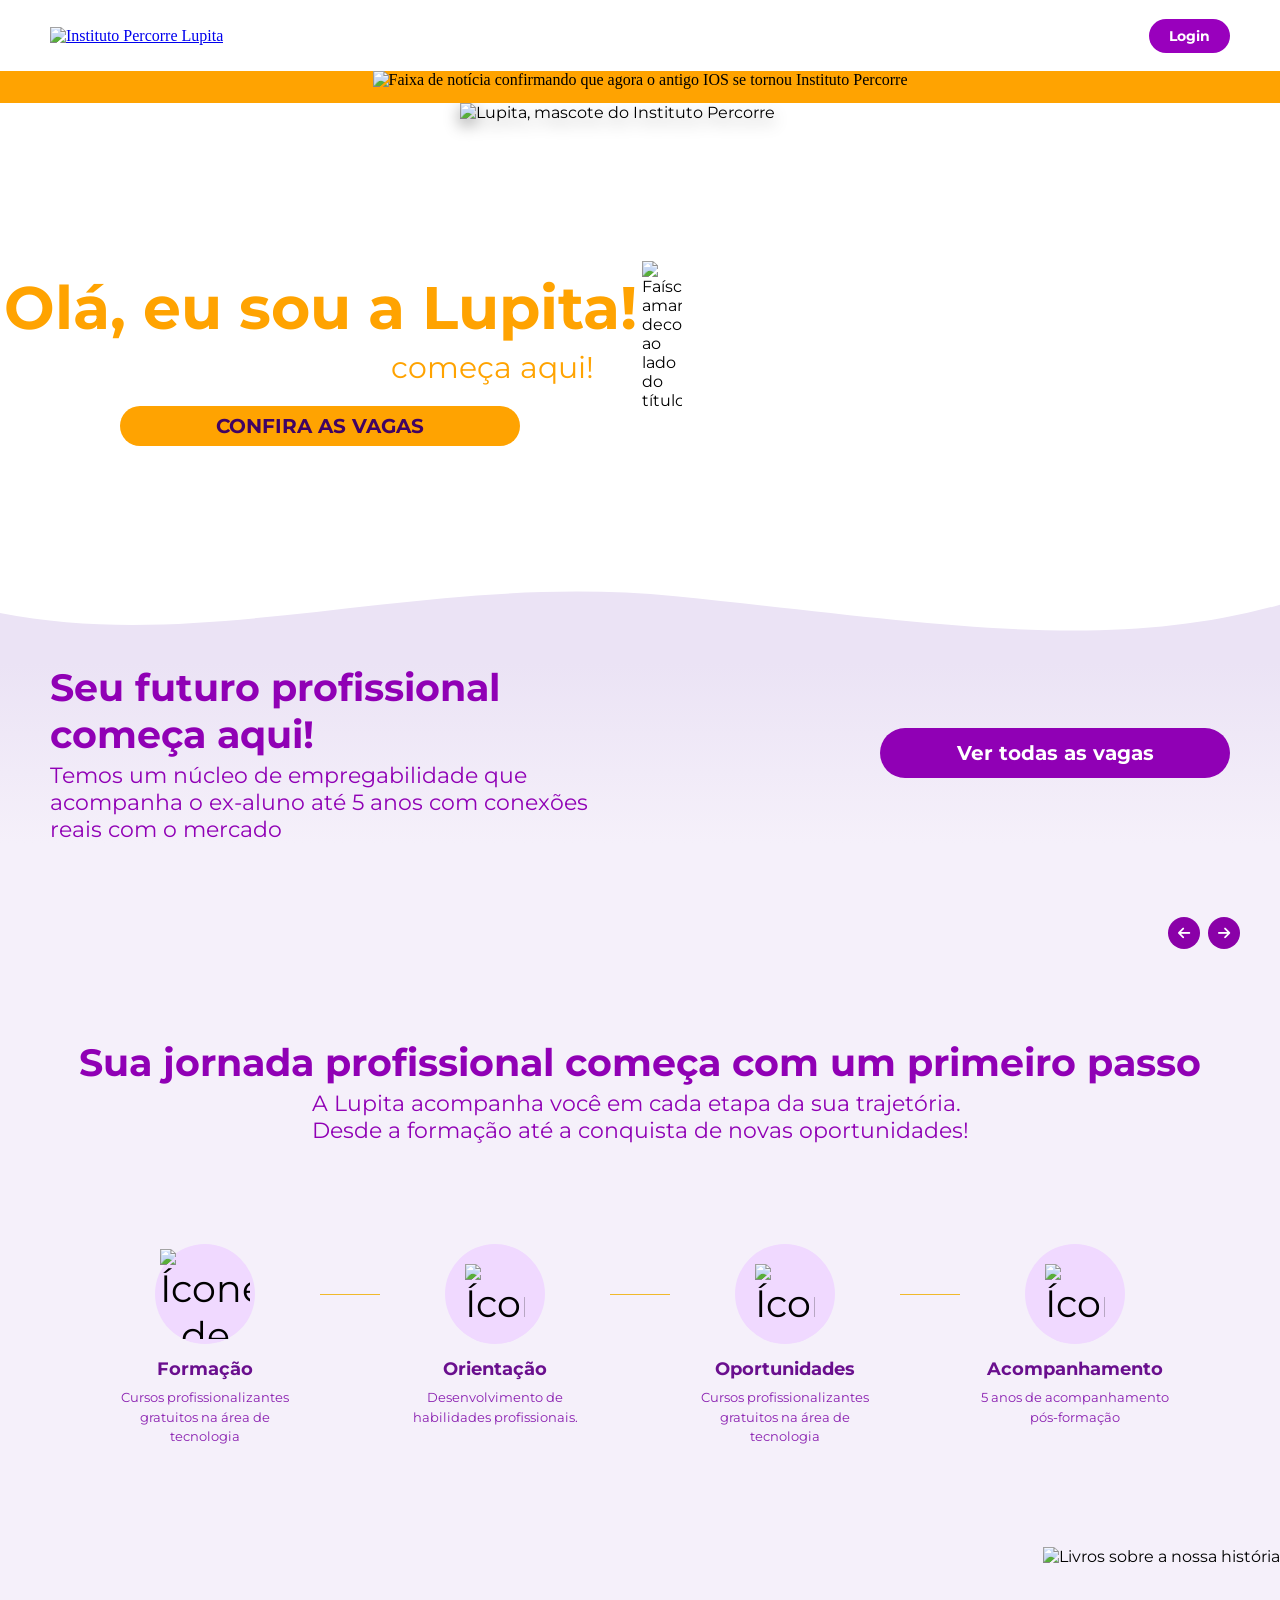
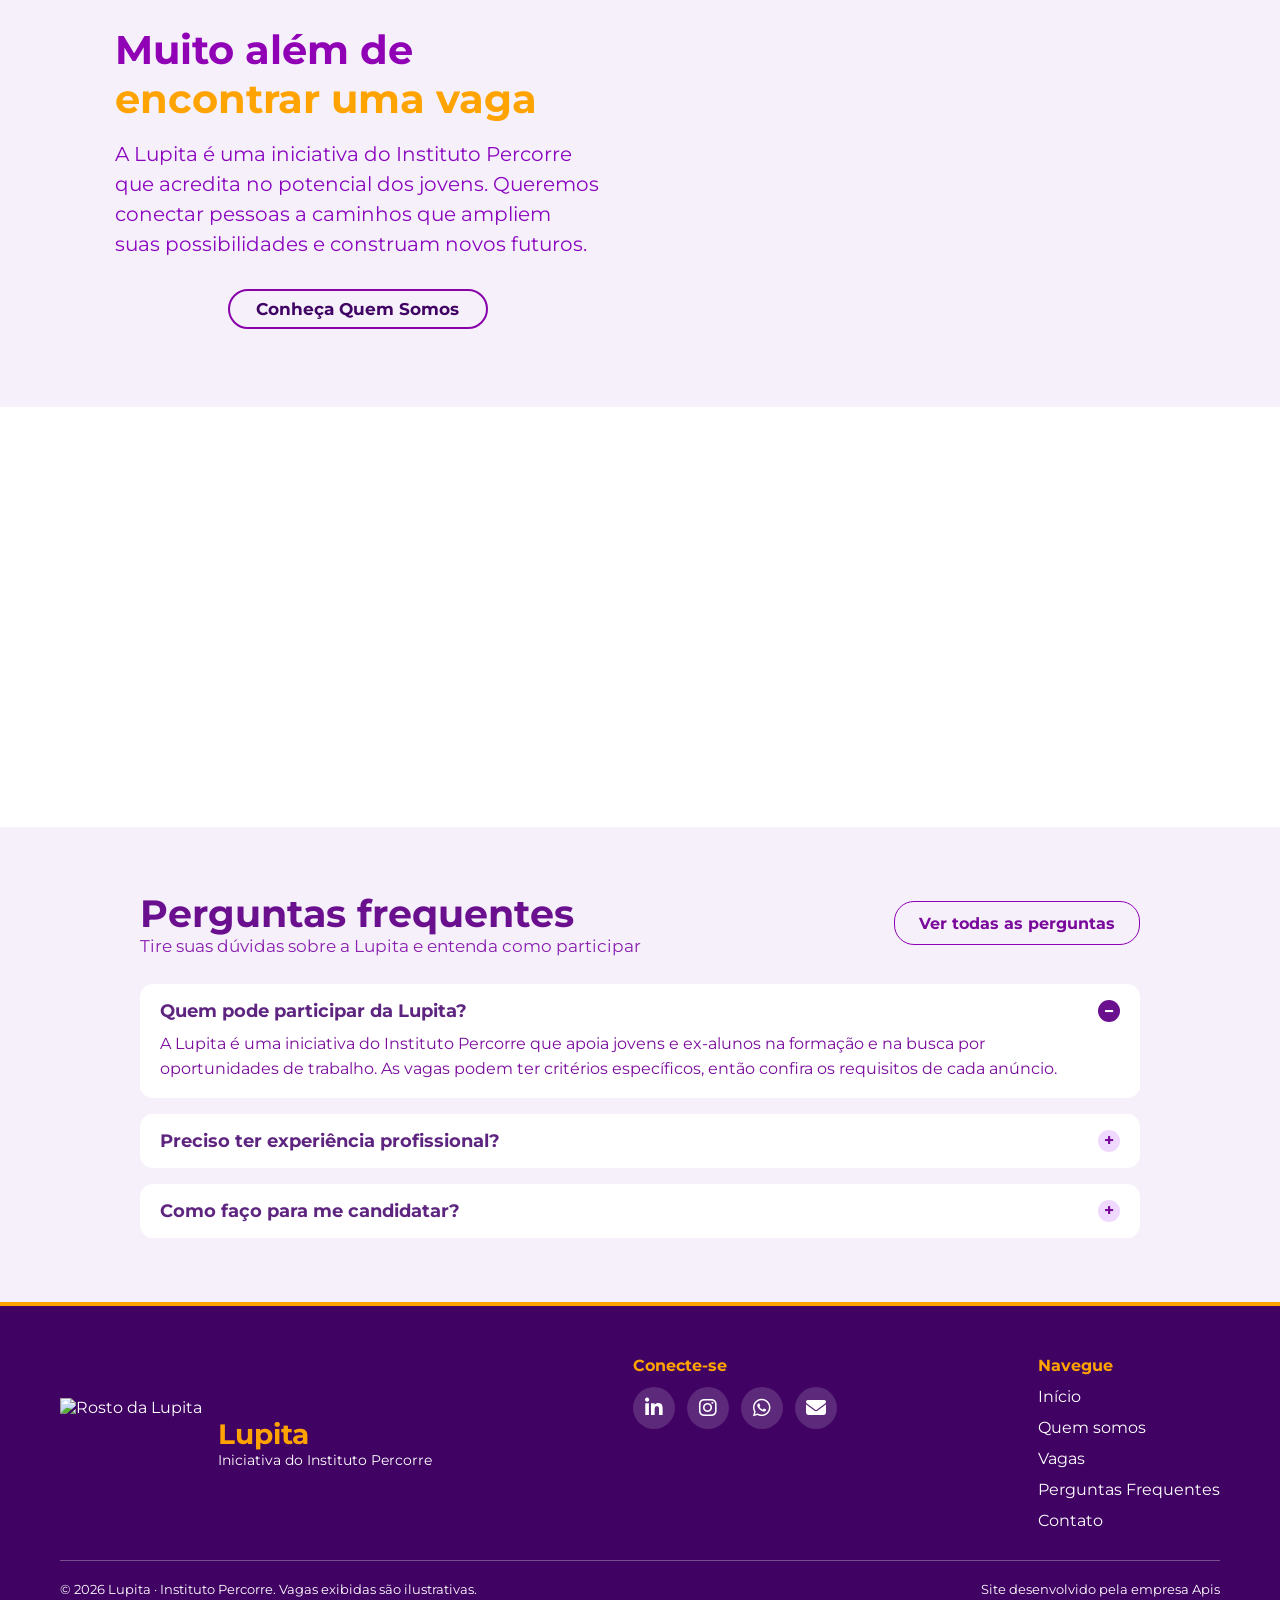
==== index.html @ 806d7263 "Página Quem Somos continuada, quase pronta, criados html e css sobre Contato e Perguntas Frequentes," ====
<!DOCTYPE html>
<html lang="pt-br">

<head>
    <meta charset="UTF-8">
    <meta name="viewport" content="width=device-width, initial-scale=1.0">
    <title>Lupita | Instituto Percorre</title>
    <link rel="stylesheet" href="CSS/main.css">
    <link rel="icon" href="./img/logo-lupita.png" type="image/x-icon">
    <!-- Linkagem com o site para os icons do footer -->
    <link rel="stylesheet" href="https://cdnjs.cloudflare.com/ajax/libs/font-awesome/6.5.1/css/all.min.css">
</head>

<body>
    <header class="header">

        <div class="logo">
            <a href="index.html"><img src="./img/logo-lupita.png" alt="Instituto Percorre Lupita"></a>
        </div>

        <nav class="nav">
            <div class="navbar-menu">
                <a href="./html/quem_somos.html">Quem somos</a>
                <a href="./html/vagas.html">Vagas</a>
                <a href="./html/perguntas.html">Perguntas Frequentes</a>
                <a href="./html/contato.html">Contato</a>
                <a href="./html/login.html" class="login"><b>Login</b></a>
            </div>
        </nav>
    </header>

    <div class="navbar-noticia">
        <img src="./img/noticia-ios-e-percorre.png"
            alt="Faixa de notícia confirmando que agora o antigo IOS se tornou Instituto Percorre">
    </div>

    <main class="main">
        <section class="inicio">
            <div class="inicio-left">
                <div class="inicio-texto">
                    <div class="titulo-box">
                        <h1 class="titulo">Olá, eu sou a Lupita!</h1>
                        <img class="exclamacao" src="./img/exclamacao-titulo.png" alt="Faíscas amarelas decorativas ao lado do título">
                    </div>
                    <h2 class="subtitulo">Seu futuro profissional <span class="destaque">começa aqui!</span></h2>
                    <a href="./html/vagas.html" class="btn-vagas"><b>CONFIRA AS VAGAS</b></a>
                </div>
            </div>

            <div class="inicio-right">
                <img class="logo-percorre" src="./img/lupita.png" alt="Lupita, mascote do Instituto Percorre">
            </div>
        </section>

        <!-- Onda de transição entre a seção roxa e a seção de vagas -->
        <div class="divisor-onda">
            <svg viewBox="0 0 1440 120" preserveAspectRatio="none" aria-hidden="true">
                <path d="M0,60 C240,110 480,10 760,40 C1040,70 1240,110 1440,50 L1440,120 L0,120 Z"></path>
            </svg>
        </div>

        <section class="main-vagas">
            <div class="main-vagas-left">
                <h2 class="titulo-vagas-main">Seu futuro profissional começa aqui!</h2>
                <h3 class="subtitulo-vagas-main">Temos um núcleo de empregabilidade que acompanha o ex-aluno até 5 anos
                    com conexões reais com o mercado</h3>
            </div>

            <div class="main-vagas-right">
                <a href="./html/vagas.html"><b>Ver todas as vagas</b></a>
            </div>
        </section>

        <!-- Cards de vagas -->
        <div class="vagas-carrossel">
            <!-- Os cards são gerados pelo JS (array "vagas" em js/main.js) -->
            <div class="vagas-track" id="vagasTrack" tabindex="0" aria-label="Lista de vagas"></div>

            <div class="vagas-controles">
                <div class="vagas-dots" id="vagasDots" aria-label="Páginas do carrossel"></div>
                <div class="vagas-setas">
                    <button type="button" class="vagas-seta" id="vagasPrev" aria-label="Vagas anteriores">
                        <i class="fa-solid fa-arrow-left" aria-hidden="true"></i>
                    </button>
                    <button type="button" class="vagas-seta" id="vagasNext" aria-label="Próximas vagas">
                        <i class="fa-solid fa-arrow-right" aria-hidden="true"></i>
                    </button>
                </div>
            </div>
        </div>


        <section class="main-jornada">
            <div class="center-jornada-main">
                <h2 class="titulo-jornada">Sua jornada profissional começa com um primeiro passo</h2>
                <h3 class="subtitulo-jornada">A Lupita acompanha você em cada etapa da sua trajetória. <br>
                    Desde a formação até a conquista de novas oportunidades!</h3>
            </div>

            <div class="etapas">
                <div class="etapa">
                    <div class="circulo"><img id="img-formacao" src="./img/formacao.png" alt="Ícone de formação"></div>
                    <h3>Formação</h3>
                    <p>Cursos profissionalizantes gratuitos na área de tecnologia</p>
                </div>
                <div class="linha"></div>

                <div class="etapa">
                    <div class="circulo"><img id="img-orientacao" src="./img/orientacao.png" alt="Ícone de orientação"></div>
                    <h3>Orientação</h3>
                    <p>Desenvolvimento de habilidades profissionais.</p>
                </div>
                <div class="linha"></div>

                <div class="etapa">
                    <div class="circulo"><img id="img-oportunidades" src="./img/oportunidades.png" alt="Ícone de oportunidades"></div>
                    <h3>Oportunidades</h3>
                    <p>Cursos profissionalizantes gratuitos na área de tecnologia</p>
                </div>
                <div class="linha"></div>

                <div class="etapa">
                    <div class="circulo"><img id="img-acompanhamentos" src="./img/acompanhamento.png" alt="Ícone de acompanhamento"></div>
                    <h3>Acompanhamento</h3>
                    <p id="texto-acompanhamento">5 anos de acompanhamento pós-formação</p>
                </div>
            </div>
        </section>

        <section class="inicio-historia">
            <div class="inicio-historia-left">
                <div class="inicio-historia-texto">
                    <h2 class="historia-titulo">
                        Muito além de
                        <br>
                        <span class="historia-titulo-destaque">encontrar uma vaga</span>
                    </h2>
                    <p class="historia-subtitulo">A Lupita é uma iniciativa do Instituto Percorre que acredita no potencial dos jovens. Queremos conectar pessoas a caminhos que ampliem suas possibilidades e construam novos futuros.</p>
                    <a href="./html/quem_somos.html" class="btn-historia"><b>Conheça Quem Somos</b></a>
                </div>
            </div>

            <div class="inicio-historia-right">
                <img id="img-historia" src="../img/main-historia.png" alt="Livros sobre a nossa história">
            </div>
        </section>

        <section class="inicio-contato">
            <h1>Entre em contato conosco</h1>
        </section>

        <section class="inicio-perguntas" aria-labelledby="titulo-perguntas">
            <div class="inicio-perguntas-top">
                <div class="inicio-perguntas-top-left">
                    <h2 id="titulo-perguntas">Perguntas frequentes</h2>
                    <p>Tire suas dúvidas sobre a Lupita e entenda como participar</p>
                </div>
                <div class="inicio-perguntas-top-right">
                    <a href="./html/perguntas.html" class="btn-perguntas"><b>Ver todas as perguntas</b></a>
                </div>
            </div>
            <div class="inicio-perguntas-bottom">
                <details class="pergunta-item" open>
                    <summary>Quem pode participar da Lupita?</summary>
                    <p>A Lupita é uma iniciativa do Instituto Percorre que apoia jovens e ex-alunos na formação e na busca por oportunidades de trabalho. As vagas podem ter critérios específicos, então confira os requisitos de cada anúncio.</p>
                </details>
                <details class="pergunta-item">
                    <summary>Preciso ter experiência profissional?</summary>
                    <p>Não necessariamente. Muitas vagas de Jovem Aprendiz são voltadas a quem está começando a carreira. Os requisitos variam de acordo com a oportunidade; confira as informações do anúncio antes de se candidatar.</p>
                </details>
                <details class="pergunta-item">
                    <summary>Como faço para me candidatar?</summary>
                    <p>Acesse a página de vagas, escolha uma oportunidade e leia com atenção os requisitos e as instruções do anúncio. Depois, siga as orientações indicadas para enviar sua candidatura.</p>
                </details>
            </div>
        </section>
    </main>

    <footer class="footer">
        <div class="footer-logo">
            <img src="./img/lupita-rosto.png" alt="Rosto da Lupita" class="footer-mascote">
            <div class="footer-text">
                <h2 class="titulo-footer">Lupita</h2>
                <h3 class="subtitulo-footer">Iniciativa do Instituto Percorre</h3>
            </div>
        </div>

        <div class="footer-contatos">
            <h3 class="subtitulo-conecte">Conecte-se</h3>
            <div class="footer-icones">
                <a href="https://www.linkedin.com/in/lupita-n%C3%BAcleo-de-oportunidades-5b4b7938a/" target="_blank"
                    rel="noopener" aria-label="LinkedIn"><i class="fa-brands fa-linkedin-in"></i></a>
                <a href="https://www.instagram.com/lupita.percorre/" target="_blank" rel="noopener"
                    aria-label="Instagram"><i class="fa-brands fa-instagram"></i></a>
                <a href="#" class="whatsapp" target="_blank" rel="noopener" aria-label="WhatsApp"><i
                        class="fa-brands fa-whatsapp"></i></a>
                <a href="mailto:lupita@percorre.org.br?subject=Contato%20pelo%20site%20da%20Lupita&body=Oi%2C%20Lupita!%20Quero%20come%C3%A7ar%20meu%20futuro%20profissional.%20Pode%20me%20ajudar%3F"
                    aria-label="E-mail"><i class="fa-solid fa-envelope"></i></a>
            </div>
        </div>

        <nav class="footer-nav" aria-label="Navegação do rodapé">
            <h3 class="subtitulo-navegue">Navegue</h3>
            <a href="./index.html">Início</a>
            <a href="./html/quem_somos.html">Quem somos</a>
            <a href="./html/vagas.html">Vagas</a>
            <a href="./html/perguntas.html">Perguntas Frequentes</a>
            <a href="./html/contato.html">Contato</a>
        </nav>

        <div class="footer-bottom">
            <p class="texto-direitos-reservados">© 2026 Lupita · Instituto Percorre. Vagas exibidas são ilustrativas.
            </p>
            <p class="site-desenvolvedor">Site desenvolvido pela empresa Apis</p>
        </div>
    </footer>

    <!-- Botão de Acessibilidade -->
    <script src="https://cdn.jsdelivr.net/npm/sienna-accessibility/dist/sienna-accessibility.umd.js" defer></script>

    <script src="./JS/main.js"></script>

</body>

</html>
---- CSS/main.css ----
@import url('https://fonts.googleapis.com/css2?family=Montserrat:ital,wght@0,100..900;1,100..900&display=swap');

* {
    margin: 0;
    padding: 0;
    box-sizing: border-box;
}

.header {
    width: 100%;
    min-height: 71px;
    box-sizing: border-box;
    background-image: url('../img/background-header.png');
    background-size: cover;
    display: flex;
    flex-wrap: wrap;
    align-items: center;
    justify-content: space-between;
    padding: 0 20px;
}

.logo {
    display: flex;
    align-items: center;
}

.logo img {
    height: 81px;
    width: auto;
    max-width: 100%;
    margin-top: -10px;
    margin-left: 30px;
}

.nav {
    display: flex;
    align-items: center;
    margin-left: auto;
    margin-right: 30px;
    min-width: 0;
}

.navbar-menu {
    font-family: "Montserrat", sans-serif;
    display: flex;
    flex-wrap: wrap;
    align-items: center;
    gap: 18px;
}

.navbar-menu a {
    color: white;
    text-decoration: none;
    font-size: 14px;
}

.navbar-menu a:hover {
    color: white;
    opacity: 0.7;
}

.navbar-menu .login {
    background-color: #9900bd;
    padding: 8px 20px;
    border-radius: 20px;
}

.navbar-noticia {
    width: 100%;
    height: 32px;
    background-color: #FFA301;
    text-align: center;
    overflow: hidden;
}

.navbar-noticia img {
    height: 100%;
    max-width: 100%;
    object-fit: contain;
    background-color: #FFA301;
}

@media (max-width: 900px) {
    .header {
        justify-content: center;
        padding: 10px 16px;
    }

    .logo img {
        margin-left: 0;
    }

    .nav {
        margin: 0;
        width: 100%;
        justify-content: center;
    }

    .navbar-menu {
        justify-content: center;
        gap: 12px 16px;
    }
}

.main {
    font-family: "Montserrat", sans-serif;
    background-color: white;
}

.inicio {
    display: flex;
    align-items: center;
    min-height: 560px;
    overflow: hidden;
    background-image: url('../img/background-main1.png');
    background-size: cover;
}

.inicio-left,
.inicio-right {
    width: 50%;
    height: 100%;
    display: flex;
    align-items: center;
    justify-content: center;
}

.inicio-left {
    padding-bottom: 50px;
}

.inicio-texto {
    display: flex;
    flex-direction: column;
    align-items: center;
}

.titulo-box {
    position: relative;
}

.exclamacao {
    position: absolute;
    top: -10px;
    right: -45px;
    width: 40px;
    height: auto;
}

.btn-vagas {
    width: 400px;
    height: 40px;
    background-color: #FFA301;
    color: #400363;
    display: flex;
    justify-content: center;
    align-items: center;
    text-decoration: none;
    border-radius: 20px;
    font-size: 20px;
}

.btn-vagas:hover {
    background-color: #e69500;
    color: #400363;
    opacity: 0.95;
}

.titulo {
    font-size: 60px;
    color: #FFA301;
    margin-bottom: 5px;
}

.subtitulo {
    font-size: 30px;
    font-weight: 400;
    color: white;
    margin-bottom: 20px;
}

.destaque {
    color: #FFA301;
}

.inicio-right {
    width: 50%;
    align-self: stretch;
    display: grid;
    place-items: end center;
}

.inicio-right img {
    grid-area: 1 / 1;
}

.logo-percorre {
    align-self: center;
    filter: drop-shadow(0 6px 8px rgba(0, 0, 0, 0.4));
    width: 1000px;
}

.divisor-onda {
    width: 100%;
    height: 100px;
    margin-top: -100px;
    position: relative;
    z-index: 2;
    line-height: 0;
}

.divisor-onda svg {
    width: 100%;
    height: 100%;
    display: block;
}

.divisor-onda path {
    fill: #ebe3f5;
}

.main-vagas {
    position: relative;
    z-index: 2;
    width: 100%;
    min-height: 20vh;
    background: linear-gradient(180deg, #ebe3f5 0%, #f5f0fa 100%);
    display: flex;
    justify-content: space-between;
    align-items: center;
}

.main-vagas-left {
    width: 50%;
    height: auto;
    display: flex;
    justify-content: center;
    align-items: start;
    flex-direction: column;
    padding-left: 50px;
}

.titulo-vagas-main {
    color: #9000b5;
    font-size: 38px;
    margin-bottom: 4px;
}

.subtitulo-vagas-main {
    color: #9000b5;
    font-size: 22px;
    font-weight: 400;
}

.main-vagas-right {
    width: 50%;
    padding-right: 50px;
    display: flex;
    justify-content: flex-end;
    align-items: center;
    text-align: center;
}

.main-vagas-right a {
    width: 350px;
    height: 50px;
    font-size: 20px;
    display: flex;
    align-items: center;
    justify-content: center;
    border-radius: 25px;
    background-color: #9000b5;
    color: white;
    text-decoration: none;
}

.main-vagas-right a:hover {
    background-color: #760096;
    opacity: 0.9;
}

.vagas-carrossel {
    margin: 0 auto;
    padding: 30px 40px 40px;
    background-color: #f5f0fa;
}

.vagas-track {
    display: flex;
    gap: 24px;
    padding: 10px 4px 26px;
    overflow-x: auto;
    scroll-snap-type: x mandatory;
    scroll-padding-left: 4px;
    scrollbar-width: none;
    -webkit-overflow-scrolling: touch;
}

.vagas-track::-webkit-scrollbar {
    display: none;
}

.vagas-track:focus-visible {
    outline: 3px solid #FFA301;
    outline-offset: 4px;
    border-radius: 20px;
}

.vaga-card {
    height: 550px;
    flex: 0 0 calc((100% - 48px) / 3);
    scroll-snap-align: start;
    display: flex;
    flex-direction: column;
    gap: 14px;
    padding: 16px 16px 20px;
    background-color: #fff;
    border-radius: 26px;
    box-shadow: 0 6px 18px rgba(64, 3, 99, 0.18);
    color: #400363;
}

.vaga-titulo {
    text-align: center;
    font-size: 16px;
    font-weight: 700;
}

.vaga-foto {
    position: relative;
    height: 180px;
    border-radius: 14px;
    background-color: #9000b5;
    background-image: url(https://imgs.search.brave.com/hIg7-u4afNpvLVRA9xsojAwBZH01FSGzo4GsyyEo2ew/rs:fit:860:0:0:0/g:ce/aHR0cHM6Ly91bml2/ZXJzb2x1ZGljby5j/b20uYnIvd3AtY29u/dGVudC91cGxvYWRz/LzIwMjAvMDcvQ0VO/VFJPLUhJU1RPUklD/Ty1ERS1TQU8tUEFV/TE8uanBn), linear-gradient(135deg, #9000b5 0%, #400363 100%);
    background-size: cover;
    background-position: center;
}

.vaga-estado {
    position: absolute;
    top: 8px;
    left: 8px;
    padding: 2px 9px;
    border-radius: 6px;
    background-color: #FFA301;
    color: #400363;
    font-size: 11px;
    font-weight: 700;
}

.vaga-tags {
    position: absolute;
    left: 8px;
    bottom: 8px;
    display: flex;
    gap: 6px;
}

.vaga-tag {
    padding: 2px 9px;
    border-radius: 6px;
    background-color: #fff;
    color: #400363;
    font-size: 10px;
    font-weight: 600;
}

.vaga-tag.area {
    background-color: #FFA301;
}

.vaga-info {
    list-style: none;
    display: flex;
    flex-direction: column;
    gap: 10px;
    font-size: 13px;
    color: #7a0a9c;
}

.vaga-info li {
    display: flex;
    align-items: flex-start;
    gap: 10px;
}

.vaga-info i {
    flex: 0 0 18px;
    margin-top: 2px;
    text-align: center;
    font-size: 16px;
    color: #9000b5;
}

.vaga-info .destaque {
    font-weight: 700;
}

.vaga-info .salario {
    font-weight: 700;
    color: #400363;
}

.vaga-botao {
    margin-top: auto;
    height: 38px;
    display: flex;
    justify-content: center;
    align-items: center;
    border-radius: 20px;
    background-color: #8a00a8;
    color: #fff;
    font-size: 17px;
    font-weight: 700;
    text-decoration: none;
}

.vaga-botao:hover {
    background-color: #6b0085;
}

.vagas-controles {
    display: grid;
    grid-template-columns: 1fr auto 1fr;
    align-items: center;
    margin-top: 8px;
}

.vagas-dots {
    grid-column: 2;
    display: flex;
    gap: 8px;
}

.vagas-dot {
    width: 7px;
    height: 7px;
    padding: 0;
    border: none;
    border-radius: 50%;
    background-color: #d8a8e6;
    cursor: pointer;
    transition: width 0.25s, background-color 0.25s;
}

.vagas-dot.ativo {
    width: 24px;
    border-radius: 6px;
    background-color: #8a00a8;
}

.vagas-setas {
    grid-column: 3;
    justify-self: end;
    display: flex;
    gap: 8px;
}

.vagas-seta {
    width: 32px;
    height: 32px;
    display: flex;
    align-items: center;
    justify-content: center;
    border: none;
    border-radius: 50%;
    background-color: #8a00a8;
    color: #fff;
    font-size: 14px;
    cursor: pointer;
}

.vagas-seta:hover:not(:disabled) {
    background-color: #6b0085;
}

.vagas-seta:disabled {
    background-color: #c46ad9;
    opacity: 0.7;
    cursor: default;
}

.vagas-seta:focus-visible,
.vagas-dot:focus-visible {
    outline: 3px solid #FFA301;
    outline-offset: 2px;
}

.main-jornada {
    position: relative;
    z-index: 2;
    width: 100%;
    min-height: 50vh;
    background-color: #f5f0fa;
    justify-content: space-between;
    align-items: start;
    padding-top: 50px;
}

.center-jornada-main {
    width: 100%;
    height: auto;
    display: flex;
    justify-content: center;
    align-items: center;
    flex-direction: column;
}

#img-orientacao {
    width: 60%;
    height: 60%;
}

#img-oportunidades {
    width: 60%;
    height: 60%;
}

#img-acompanhamentos {
    width: 60%;
    height: 60%;
}

.titulo-jornada {
    color: #9000b5;
    font-size: 38px;
    margin-bottom: 4px;
}

.subtitulo-jornada {
    color: #9000b5;
    font-size: 22px;
    font-weight: 400;
}

.etapas {
    display: flex;
    flex-wrap: wrap;
    align-items: flex-start;
    justify-content: center;
    gap: 20px;
    max-width: 100%;
    padding: 100px 16px;
    box-sizing: border-box;
    font-family: 'Montserrat', sans-serif;
}

.etapa {
    flex: 1 1 160px;
    max-width: 190px;
    text-align: center;
}

.circulo {
    width: 100px;
    height: 100px;
    margin: 0 auto 14px;
    border-radius: 50%;
    background: #f0d9ff;
    display: flex;
    align-items: center;
    justify-content: center;
    font-size: 38px;
}

.etapa h3 {
    margin: 0 0 8px;
    font-size: 18px;
    color: #6a0f8e;
}

.etapa p {
    margin: 0;
    font-size: 13px;
    line-height: 1.5;
    color: #8a1fb0;
}

.linha {
    flex: 0 0 60px;
    height: 1px;
    margin-top: 50px;
    background: #f0b92b;
}

#img-formacao {
    width: 90%;
    height: 90%;
}

@media (max-width: 1150px) {
    .linha {
        display: none;
    }
}

.inicio-historia {
    width: 100%;
    min-height: 460px;
    display: flex;
    align-items: center;
    justify-content: center;
    flex-direction: row;
    flex-wrap: wrap;
    background-color: #f5f0fa;
}

.inicio-historia-left,
.inicio-historia-right {
    width: 50%;
    box-sizing: border-box;
    display: flex;
}

.inicio-historia-left {
    align-items: center;
    justify-content: flex-start;
    padding: 40px 40px 40px clamp(20px, 9vw, 170px);
}

.inicio-historia-right {
    justify-content: flex-end;
    align-items: center;
}

.inicio-historia-texto {
    width: 100%;
    max-width: 680px;
    min-width: 0;
    box-sizing: border-box;
    display: flex;
    flex-direction: column;
    align-items: flex-start;
    overflow-wrap: break-word;
}

.historia-titulo {
    font-size: 40px;
    color: #9000b5;
    margin-bottom: 16px;
}

.historia-titulo-destaque {
    color: #FFA301;
}

.historia-subtitulo {
    font-size: 20px;
    line-height: 1.5;
    color: #8b05bf;
    margin-bottom: 30px;
}

.btn-historia {
    align-self: center;
    width: 260px;
    height: 40px;
    background-color: #f5f0fa;
    border: 2px solid #8901a9;
    color: #400363;
    display: flex;
    justify-content: center;
    align-items: center;
    text-decoration: none;
    border-radius: 20px;
    font-size: 17px;
}

.btn-historia:hover {
    background: whitesmoke;
    color: #400363;
    opacity: 0.7;
    transition: 0.5s;
}

#img-historia {
    height: 460px;
    width: auto;
    max-width: 100%;
    object-fit: contain;
    object-position: right center;
}

/* telas estreitas / zoom alto: empilha as colunas */
@media (max-width: 900px) {
    .inicio-historia-left,
    .inicio-historia-right {
        width: 100%;
    }

    .inicio-historia-left {
        padding: 40px 20px;
    }

    .inicio-historia-right {
        justify-content: center;
        padding: 0 20px 40px;
    }

    #img-historia {
        height: auto;
        max-height: 360px;
    }

    .historia-titulo {
        font-size: 30px;
    }
}

/* INICIO CONTATO */

.inicio-contato {
    background-image: url(/img/background-main2.png);
    background-size: cover;
    background-position: center;
    width: 100%;
    min-height: 420px;
    position: relative;
    display: flex;
    align-items: center;
    justify-content: center;
    flex-direction: row;
    flex-wrap: wrap;
    color: white;
}

/* INICIO PERGUNTA */

.inicio-perguntas {
    background-color: #f5f0fa;
    width: 100%;
    min-height: 420px;
    display: flex;
    align-items: center;
    flex-direction: column;
    gap: 28px;
    padding: 64px clamp(24px, 4.7vw, 72px);
}

.inicio-perguntas-top {
    width: 100%;
    max-width: 1000px;
    margin: 0 auto;
    display: flex;
    align-items: center;
    justify-content: space-between;
    gap: 24px;
}

.inicio-perguntas-top-left h2 {
    color: #6a0f8e;
    font-size: 38px;
    line-height: 1.2;
}

.inicio-perguntas-top-left p {
    color: #8a1fb0;
    font-size: 17px;
}

.btn-perguntas {
    background-color: #f5f0fa;
    min-height: 44px;
    padding: 10px 24px;
    display: inline-flex;
    align-items: center;
    justify-content: center;
    border: 1px solid #9000b5;
    border-radius: 20px;
    color: #7a0a9c;
    font-size: 16px;
    text-decoration: none;
    white-space: nowrap;
}

.btn-perguntas:hover {
    background: whitesmoke;
    color: #400363;
    opacity: 0.7;
    transition: 0.5s;
}

.btn-perguntas:focus-visible,
.pergunta-item summary:focus-visible {
    outline: 3px solid #FFA301;
    outline-offset: 3px;
}

.inicio-perguntas-bottom {
    width: 100%;
    max-width: 1000px;
    margin: 0 auto;
    display: flex;
    flex-direction: column;
    gap: 16px;
}

.pergunta-item {
    padding: 16px 20px;
    border-radius: 13px;
    background-color: white;
    color: #5e2580;
}

.pergunta-item summary {
    position: relative;
    padding-right: 36px;
    font-size: 18px;
    font-weight: 700;
    list-style: none;
    cursor: pointer;
}

.pergunta-item summary::-webkit-details-marker {
    display: none;
}

.pergunta-item summary::after {
    content: "+";
    position: absolute;
    top: 50%;
    right: 0;
    width: 22px;
    height: 22px;
    display: grid;
    place-items: center;
    transform: translateY(-50%);
    border-radius: 50%;
    background-color: #f0d9ff;
    color: #7a0a9c;
    font-size: 17px;
    line-height: 1;
}

.pergunta-item[open] summary::after {
    content: "\2212";
    background-color: #6a0f8e;
    color: white;
}

.pergunta-item p {
    margin-top: 10px;
    padding-right: 30px;
    color: #7a0a9c;
    font-size: 16px;
    line-height: 1.55;
}

@media (max-width: 640px) {
    .inicio-perguntas {
        padding: 44px 24px;
    }

    .inicio-perguntas-top {
        align-items: flex-start;
        flex-direction: column;
        gap: 18px;
    }

    .inicio-perguntas-top-left h2 {
        font-size: 30px;
    }

    .inicio-perguntas-top-left p {
        font-size: 15px;
    }

    .inicio-perguntas-bottom {
        width: 100%;
    }

    .pergunta-item {
        padding: 15px 16px;
    }

    .pergunta-item summary {
        font-size: 17px;
    }

    .pergunta-item p {
        font-size: 15px;
    }
}

/* FOOTER */

.footer {
    display: flex;
    justify-content: space-between;
    flex-wrap: wrap;
    gap: 30px 40px;
    padding: 50px 60px 0;
    background-color: #400363;
    background-image: url('../img/background-footer.png');
    background-size: cover;
    background-position: center;
    border-top: 4px solid #FFA301;
    color: white;
    font-family: "Montserrat", sans-serif;
}

.footer-logo {
    display: flex;
    align-items: center;
    gap: 16px;
}

.footer-mascote {
    height: 90px;
    width: auto;
}

.titulo-footer {
    font-size: 28px;
    color: #FFA301;
}

.subtitulo-footer {
    font-size: 14px;
    font-weight: 400;
}

.footer-nav,
.footer-contatos {
    display: flex;
    flex-direction: column;
    gap: 12px;
}

.subtitulo-navegue,
.subtitulo-conecte {
    font-size: 16px;
    color: #FFA301;
}

.footer-nav a {
    color: white;
    text-decoration: none;
}

.footer-nav a:hover {
    color: #FFA301;
}

.footer-icones {
    display: flex;
    gap: 12px;
}

.footer-icones a {
    width: 42px;
    height: 42px;
    display: flex;
    align-items: center;
    justify-content: center;
    border-radius: 50%;
    background-color: rgba(255, 255, 255, 0.15);
    color: white;
    font-size: 20px;
    text-decoration: none;
}

.footer-icones a:hover {
    background-color: #FFA301;
    color: #400363;
}

.footer-bottom {
    width: 100%;
    display: flex;
    justify-content: space-between;
    flex-wrap: wrap;
    gap: 8px;
    padding: 20px 0;
    border-top: 1px solid rgba(255, 255, 255, 0.3);
    font-size: 13px;
}

body .asw-menu-btn {
    background-color: #9900bd !important;
    border-color: #ffffff !important;
    outline-color: #400363 !important;
    color: white !important;
    left: auto !important;
    right: 20px !important;
}

body .asw-menu-header {
    background-color: #400363 !important;
    color: white !important;
}

body .asw-menu-btn,
body .asw-menu-header,
body .asw-menu-content {
    font-family: "Montserrat", sans-serif !important;
}

@media (max-width: 850px) {
    .inicio {
        min-height: 0;
        flex-direction: column;
        padding: 44px 20px 0;
    }

    .inicio-left,
    .inicio-right {
        width: 100%;
        height: auto;
    }

    .inicio-left {
        padding: 0;
    }

    .inicio-texto {
        width: 100%;
    }

    .titulo {
        font-size: clamp(38px, 8vw, 56px);
    }

    .subtitulo {
        font-size: clamp(18px, 4vw, 24px);
    }

    .btn-vagas {
        width: min(100%, 400px);
    }

    .inicio-right {
        min-height: 300px;
        align-self: auto;
    }

    .logo-percorre {
        width: min(100%, 560px);
    }

    .main-vagas {
        flex-direction: column;
        align-items: stretch;
        gap: 24px;
        padding: 32px 24px;
    }

    .main-vagas-left,
    .main-vagas-right {
        width: 100%;
        padding: 0;
    }

    .main-vagas-right {
        justify-content: flex-start;
    }

    .main-vagas-right a {
        width: min(100%, 350px);
    }

    .titulo-vagas-main,
    .titulo-jornada {
        font-size: clamp(28px, 5vw, 38px);
    }

    .subtitulo-vagas-main,
    .subtitulo-jornada {
        font-size: clamp(17px, 3vw, 22px);
    }

    .vagas-carrossel {
        padding: 24px 20px 32px;
    }

    .vaga-card {
        flex-basis: calc((100% - 24px) / 2);
        height: auto;
        min-height: 520px;
    }

    .main-jornada {
        padding: 36px 20px 0;
    }

    .center-jornada-main {
        text-align: center;
    }

    .etapas {
        padding: 56px 8px;
    }

    .inicio-contato {
        min-height: 320px;
        padding: 40px 20px;
        text-align: center;
    }

    .inicio-contato h1 {
        font-size: clamp(28px, 6vw, 42px);
    }

    .footer {
        padding: 40px 24px 0;
    }
}

@media (max-width: 600px) {
    .header {
        justify-content: center;
        gap: 4px 12px;
        padding: 8px 12px;
    }

    .logo img {
        height: 64px;
        margin: 0;
    }

    .nav {
        width: 100%;
        justify-content: center;
        margin: 0;
    }

    .navbar-menu {
        justify-content: center;
        gap: 10px 14px;
    }

    .navbar-menu a {
        font-size: 13px;
    }

    .navbar-menu .login {
        padding: 7px 16px;
    }

    .navbar-noticia {
        height: auto;
        min-height: 24px;
    }

    .navbar-noticia img {
        width: 100%;
        height: auto;
        display: block;
    }

    .inicio {
        padding: 36px 20px 0;
    }

    .titulo {
        font-size: clamp(34px, 10vw, 46px);
    }

    .exclamacao {
        width: 28px;
        right: -25px;
    }

    .inicio-right {
        min-height: 230px;
    }

    .divisor-onda {
        height: 60px;
        margin-top: -60px;
    }

    .main-vagas {
        padding: 28px 20px;
    }

    .vagas-carrossel {
        padding: 20px 16px 28px;
    }

    .vaga-card {
        flex-basis: 88%;
        min-height: 500px;
    }

    .etapas {
        gap: 28px 12px;
        padding: 40px 8px;
    }

    .etapa {
        flex-basis: 130px;
    }

    .circulo {
        width: 80px;
        height: 80px;
        font-size: 30px;
    }

    .inicio-historia-left {
        padding: 36px 20px;
    }

    .historia-titulo {
        font-size: clamp(28px, 8vw, 36px);
    }

    .historia-subtitulo {
        font-size: 17px;
    }

    .inicio-historia-right {
        padding: 0 20px 32px;
    }

    #img-historia {
        max-height: 280px;
    }

    .footer {
        justify-content: center;
        gap: 28px 32px;
        padding: 36px 20px 0;
        text-align: center;
    }

    .footer-logo {
        width: 100%;
        justify-content: center;
    }

    .footer-contatos,
    .footer-nav {
        align-items: center;
    }

    .footer-bottom {
        justify-content: center;
        text-align: center;
    }
}
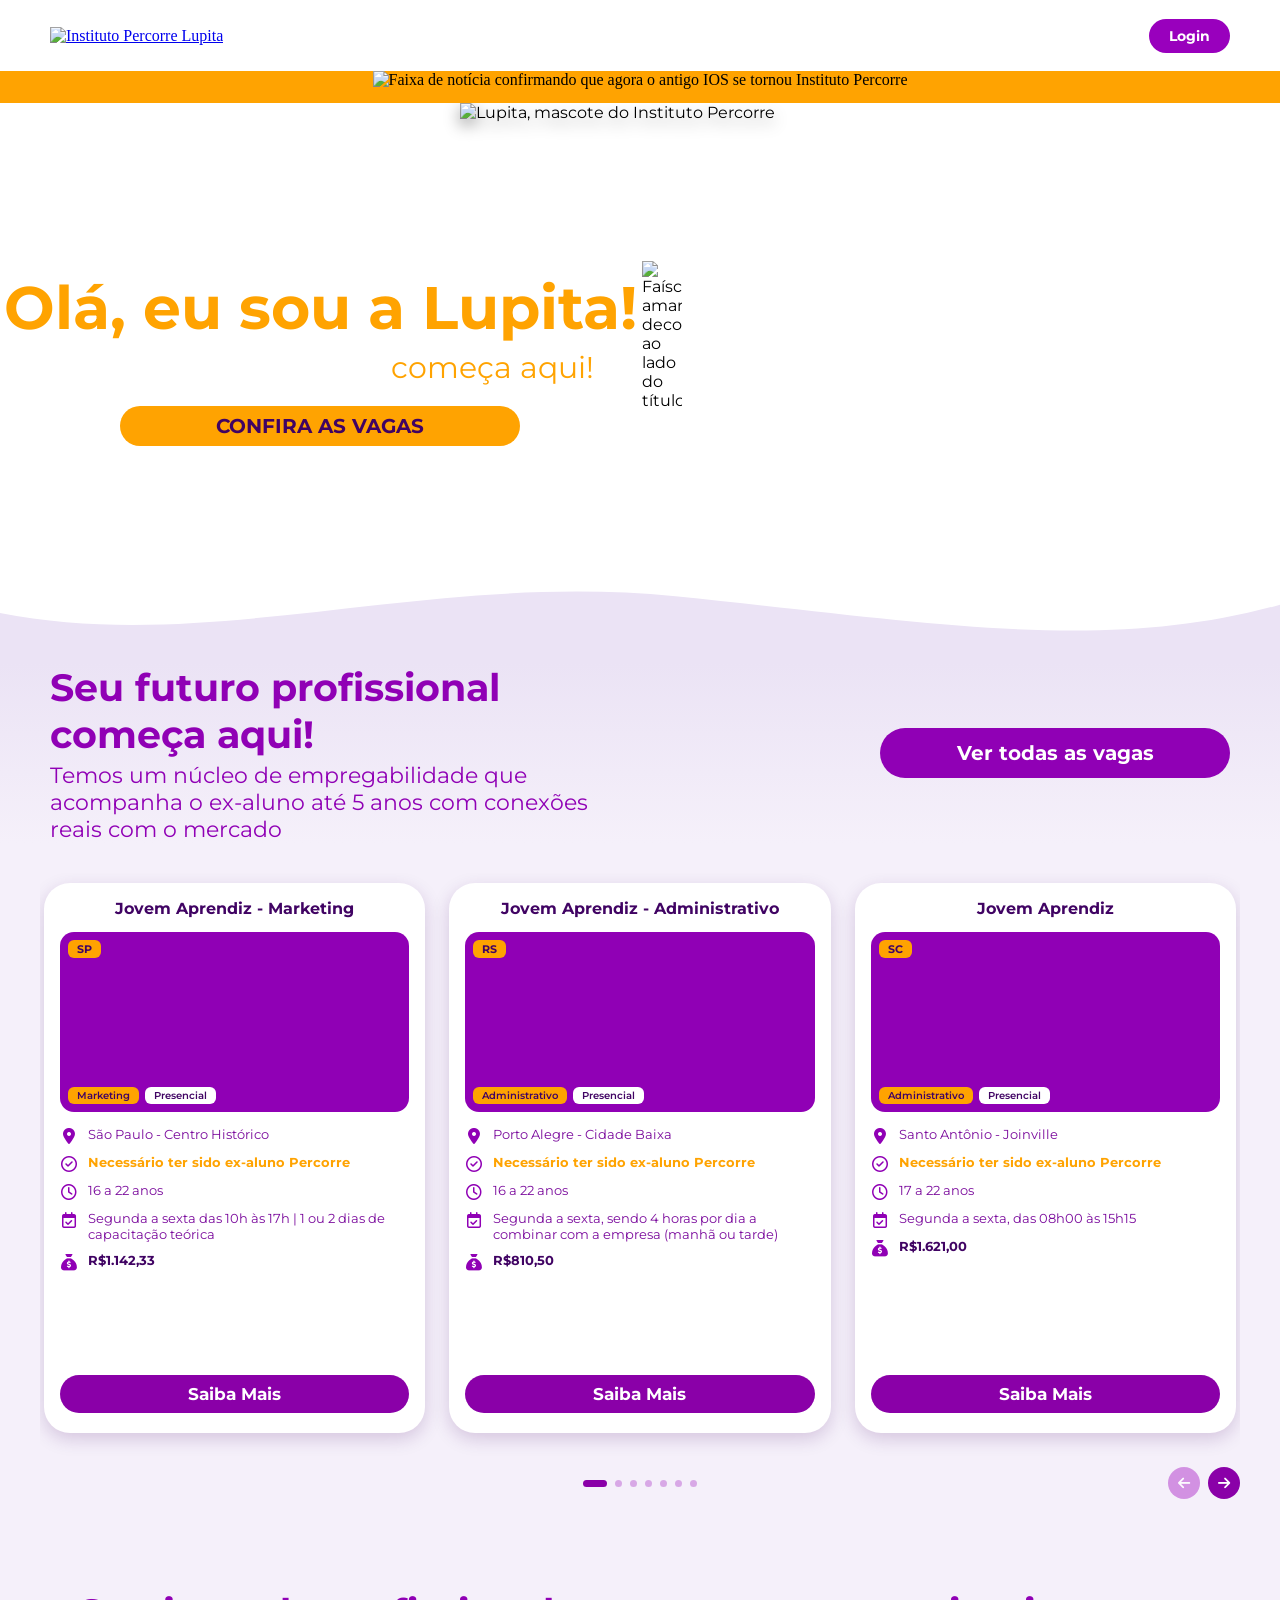
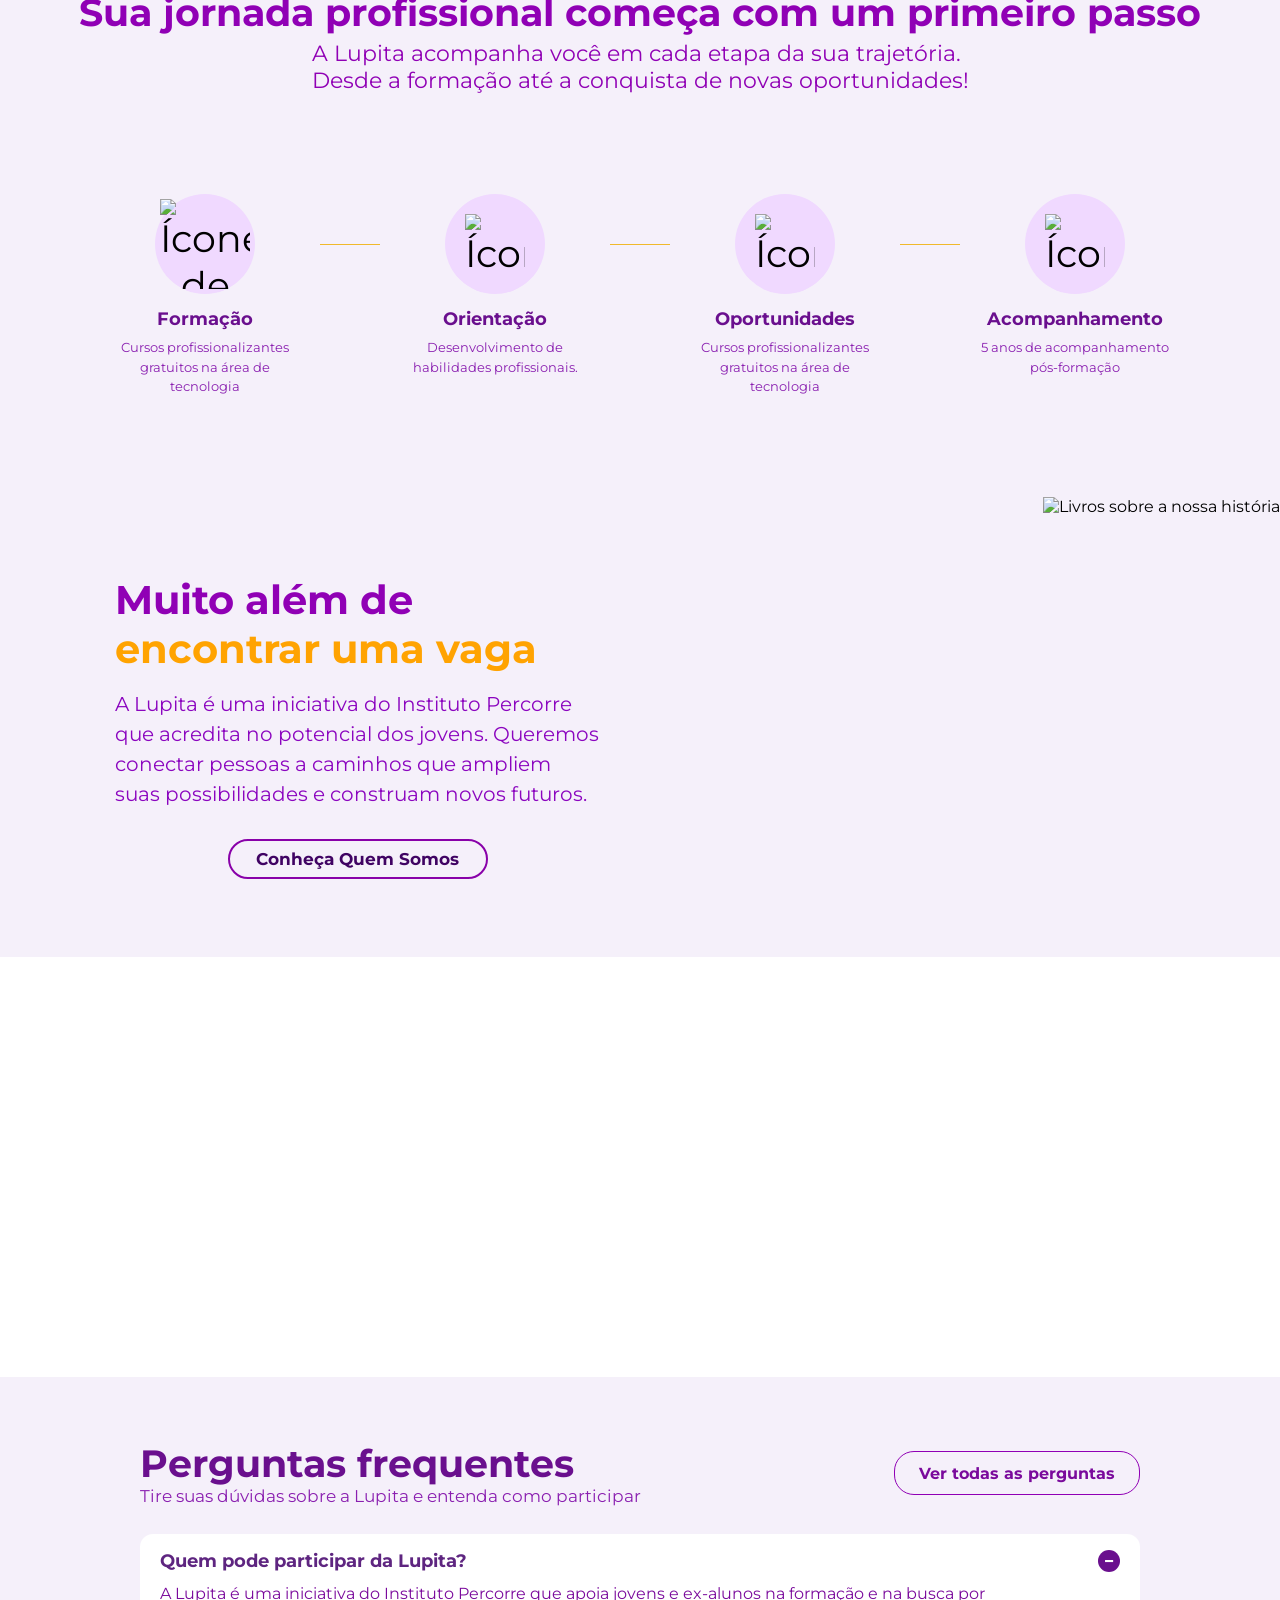
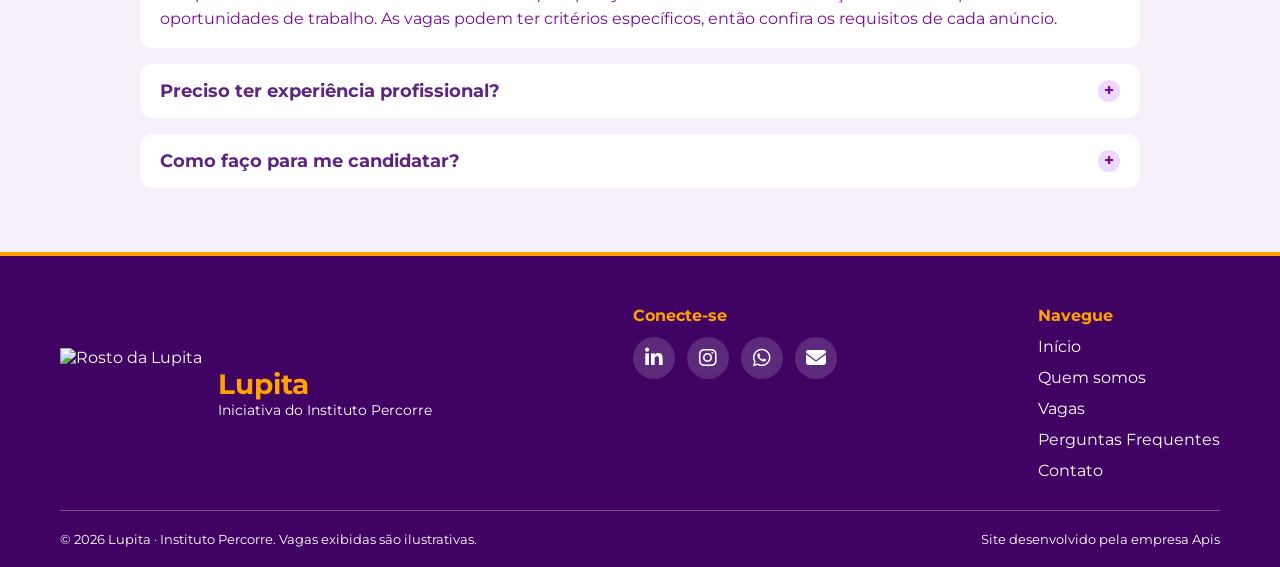
==== commit 1ac2d89c: "Desenvolvimento do sistema de login e edição de vagas" ====
--- a/index.html
+++ b/index.html
@@ -141,7 +141,7 @@
             </div>
 
             <div class="inicio-historia-right">
-                <img id="img-historia" src="../img/main-historia.png" alt="Livros sobre a nossa história">
+                <img id="img-historia" src="./img/main-historia.png" alt="Livros sobre a nossa história">
             </div>
         </section>
 
@@ -217,6 +217,7 @@
 
     <!-- Botão de Acessibilidade -->
     <script src="https://cdn.jsdelivr.net/npm/sienna-accessibility/dist/sienna-accessibility.umd.js" defer></script>
+    <script src="./JS/auth.js"></script>
 
     <script src="./JS/main.js"></script>
 
--- a/CSS/main.css
+++ b/CSS/main.css
@@ -38,6 +38,7 @@
     margin-left: auto;
     margin-right: 30px;
     min-width: 0;
+    font-weight: 500;
 }
 
 .navbar-menu {
@@ -331,7 +332,6 @@
     height: 180px;
     border-radius: 14px;
     background-color: #9000b5;
-    background-image: url(https://imgs.search.brave.com/hIg7-u4afNpvLVRA9xsojAwBZH01FSGzo4GsyyEo2ew/rs:fit:860:0:0:0/g:ce/aHR0cHM6Ly91bml2/ZXJzb2x1ZGljby5j/b20uYnIvd3AtY29u/dGVudC91cGxvYWRz/LzIwMjAvMDcvQ0VO/VFJPLUhJU1RPUklD/Ty1ERS1TQU8tUEFV/TE8uanBn), linear-gradient(135deg, #9000b5 0%, #400363 100%);
     background-size: cover;
     background-position: center;
 }
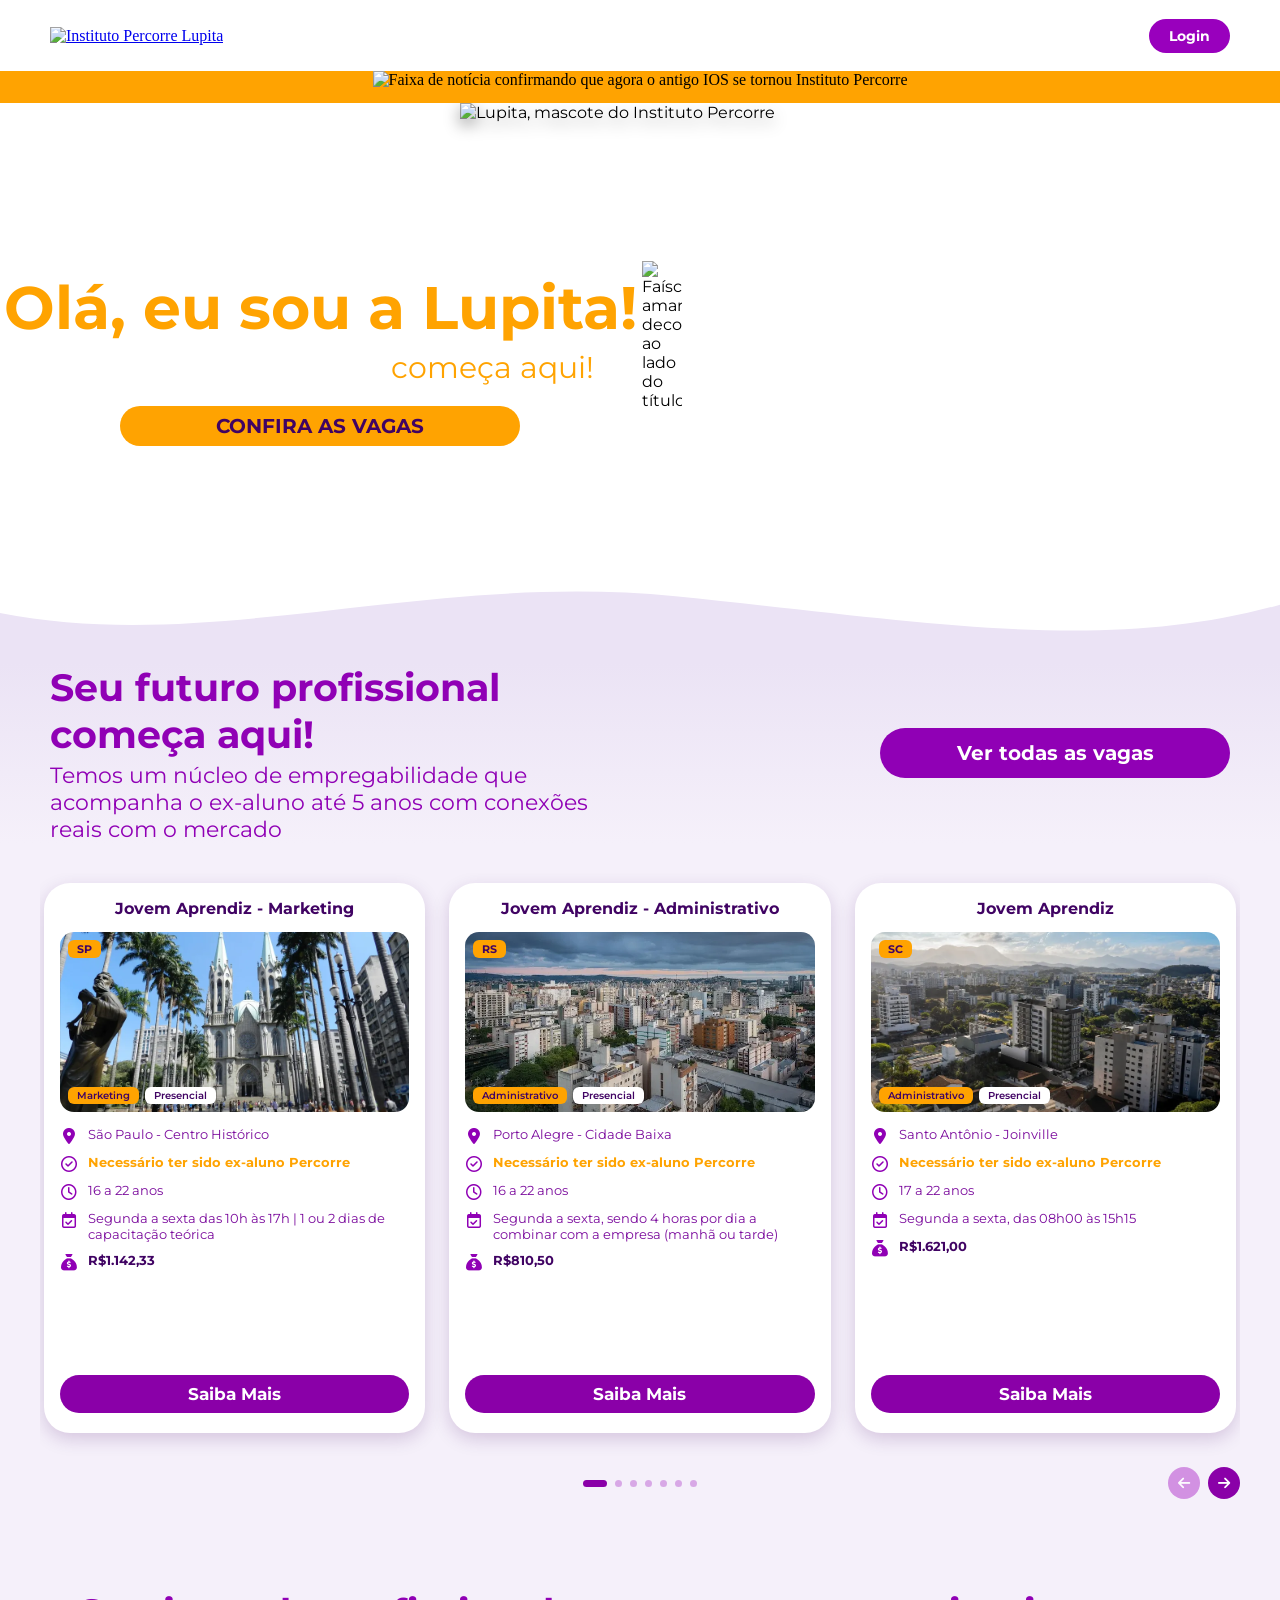
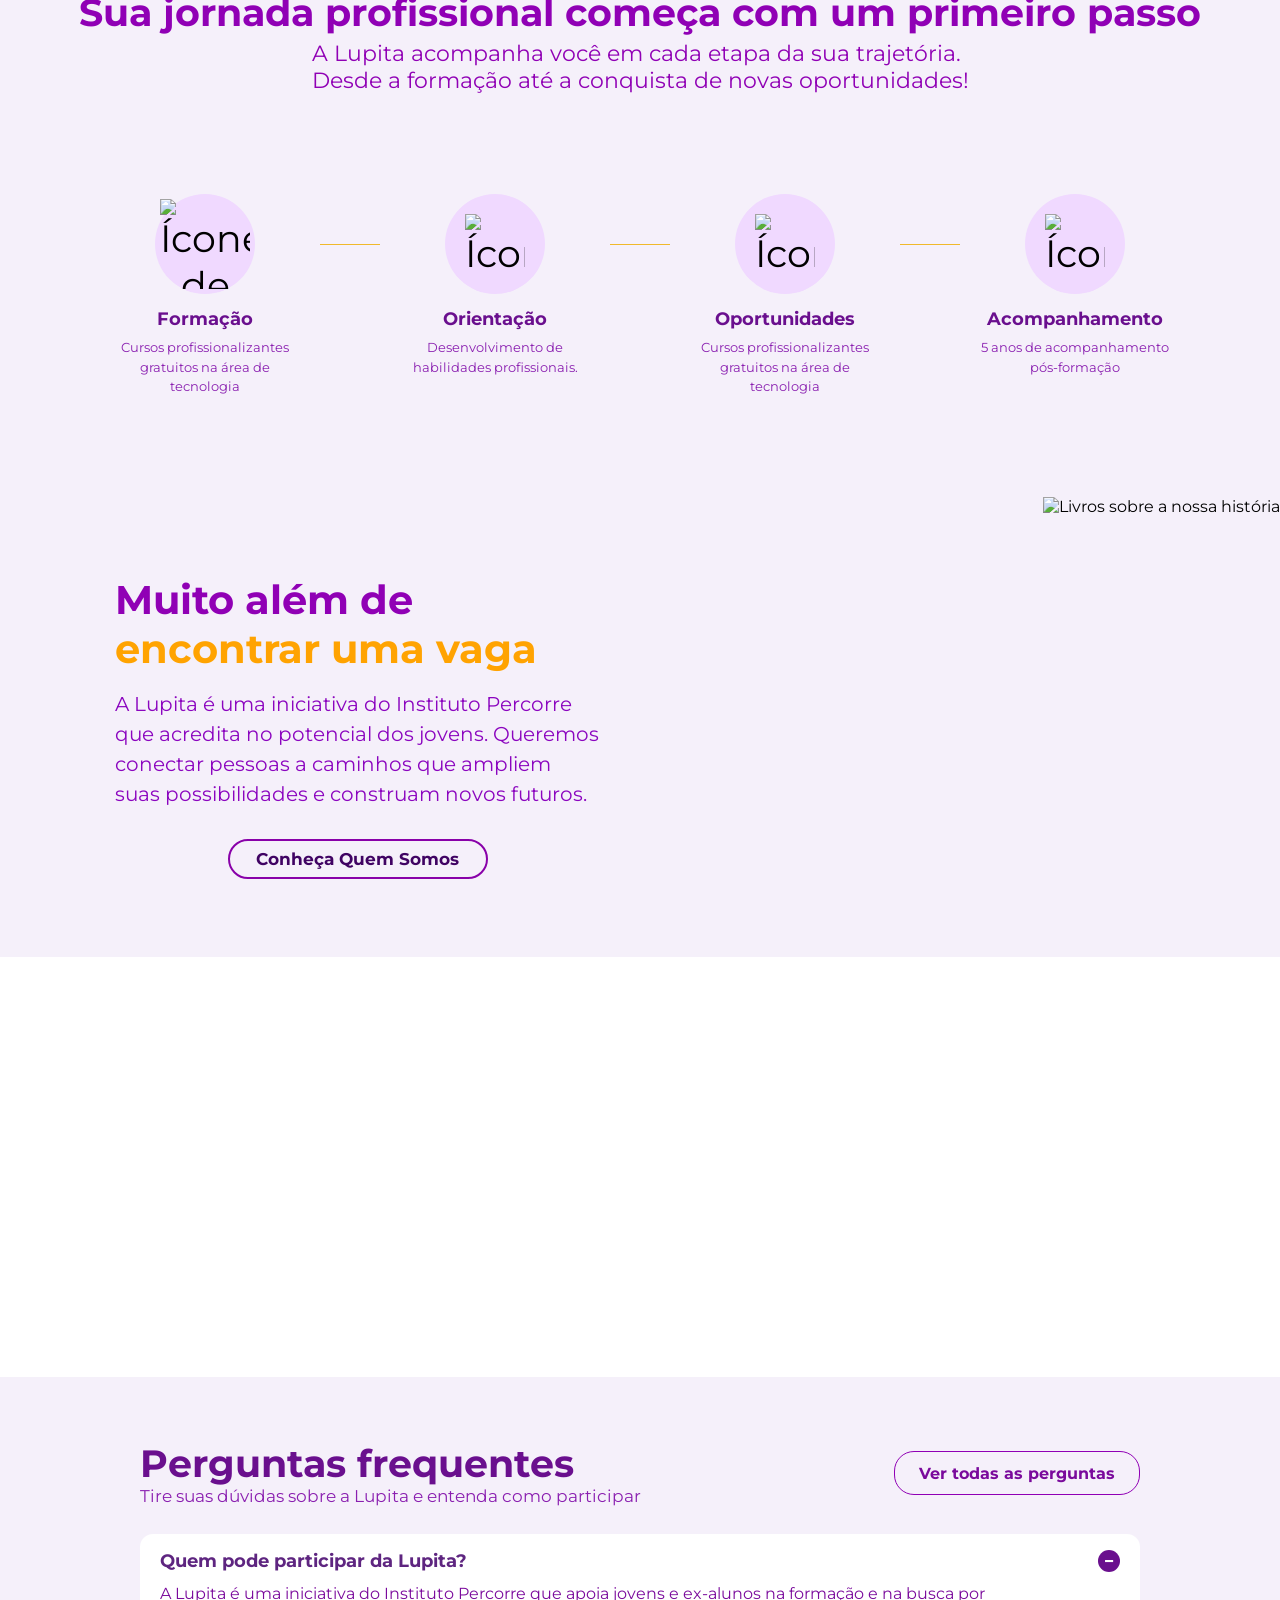
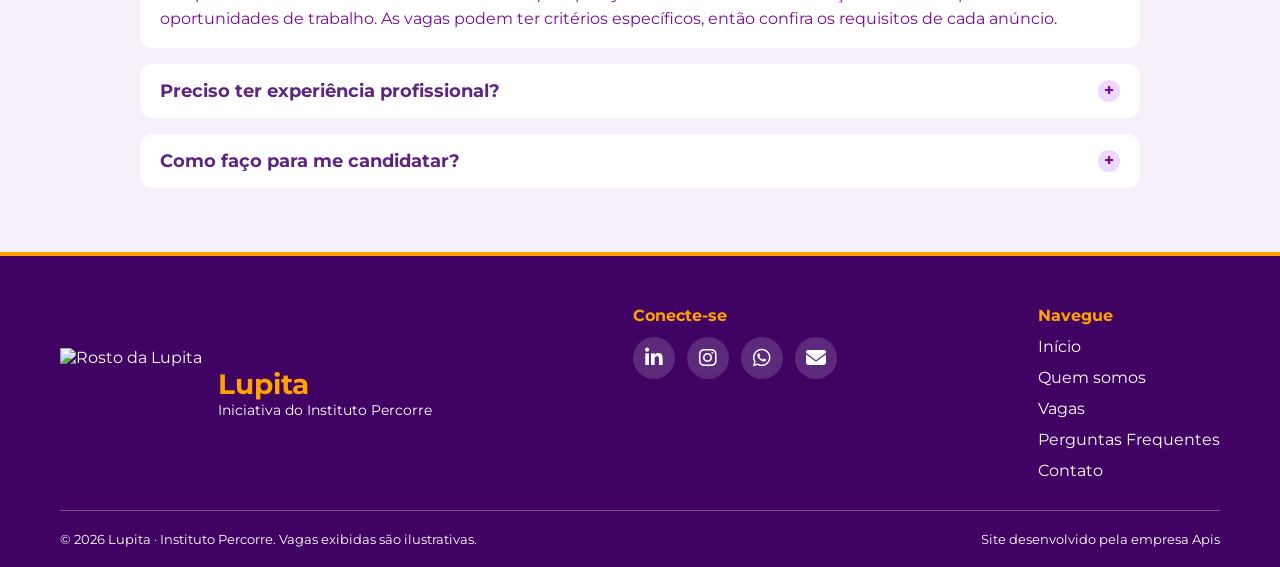
==== commit 3586530e: "Página Perguntas, Contato e Login completo, html formatado e botão de acessibilidade de Libras adici" ====
--- a/index.html
+++ b/index.html
@@ -40,7 +40,8 @@
                 <div class="inicio-texto">
                     <div class="titulo-box">
                         <h1 class="titulo">Olá, eu sou a Lupita!</h1>
-                        <img class="exclamacao" src="./img/exclamacao-titulo.png" alt="Faíscas amarelas decorativas ao lado do título">
+                        <img class="exclamacao" src="./img/exclamacao-titulo.png"
+                            alt="Faíscas amarelas decorativas ao lado do título">
                     </div>
                     <h2 class="subtitulo">Seu futuro profissional <span class="destaque">começa aqui!</span></h2>
                     <a href="./html/vagas.html" class="btn-vagas"><b>CONFIRA AS VAGAS</b></a>
@@ -106,21 +107,24 @@
                 <div class="linha"></div>
 
                 <div class="etapa">
-                    <div class="circulo"><img id="img-orientacao" src="./img/orientacao.png" alt="Ícone de orientação"></div>
+                    <div class="circulo"><img id="img-orientacao" src="./img/orientacao.png" alt="Ícone de orientação">
+                    </div>
                     <h3>Orientação</h3>
                     <p>Desenvolvimento de habilidades profissionais.</p>
                 </div>
                 <div class="linha"></div>
 
                 <div class="etapa">
-                    <div class="circulo"><img id="img-oportunidades" src="./img/oportunidades.png" alt="Ícone de oportunidades"></div>
+                    <div class="circulo"><img id="img-oportunidades" src="./img/oportunidades.png"
+                            alt="Ícone de oportunidades"></div>
                     <h3>Oportunidades</h3>
                     <p>Cursos profissionalizantes gratuitos na área de tecnologia</p>
                 </div>
                 <div class="linha"></div>
 
                 <div class="etapa">
-                    <div class="circulo"><img id="img-acompanhamentos" src="./img/acompanhamento.png" alt="Ícone de acompanhamento"></div>
+                    <div class="circulo"><img id="img-acompanhamentos" src="./img/acompanhamento.png"
+                            alt="Ícone de acompanhamento"></div>
                     <h3>Acompanhamento</h3>
                     <p id="texto-acompanhamento">5 anos de acompanhamento pós-formação</p>
                 </div>
@@ -135,7 +139,9 @@
                         <br>
                         <span class="historia-titulo-destaque">encontrar uma vaga</span>
                     </h2>
-                    <p class="historia-subtitulo">A Lupita é uma iniciativa do Instituto Percorre que acredita no potencial dos jovens. Queremos conectar pessoas a caminhos que ampliem suas possibilidades e construam novos futuros.</p>
+                    <p class="historia-subtitulo">A Lupita é uma iniciativa do Instituto Percorre que acredita no
+                        potencial dos jovens. Queremos conectar pessoas a caminhos que ampliem suas possibilidades e
+                        construam novos futuros.</p>
                     <a href="./html/quem_somos.html" class="btn-historia"><b>Conheça Quem Somos</b></a>
                 </div>
             </div>
@@ -162,15 +168,20 @@
             <div class="inicio-perguntas-bottom">
                 <details class="pergunta-item" open>
                     <summary>Quem pode participar da Lupita?</summary>
-                    <p>A Lupita é uma iniciativa do Instituto Percorre que apoia jovens e ex-alunos na formação e na busca por oportunidades de trabalho. As vagas podem ter critérios específicos, então confira os requisitos de cada anúncio.</p>
+                    <p>A Lupita é uma iniciativa do Instituto Percorre que apoia jovens e ex-alunos na formação e na
+                        busca por oportunidades de trabalho. As vagas podem ter critérios específicos, então confira os
+                        requisitos de cada anúncio.</p>
                 </details>
                 <details class="pergunta-item">
                     <summary>Preciso ter experiência profissional?</summary>
-                    <p>Não necessariamente. Muitas vagas de Jovem Aprendiz são voltadas a quem está começando a carreira. Os requisitos variam de acordo com a oportunidade; confira as informações do anúncio antes de se candidatar.</p>
+                    <p>Não necessariamente. Muitas vagas de Jovem Aprendiz são voltadas a quem está começando a
+                        carreira. Os requisitos variam de acordo com a oportunidade; confira as informações do anúncio
+                        antes de se candidatar.</p>
                 </details>
                 <details class="pergunta-item">
                     <summary>Como faço para me candidatar?</summary>
-                    <p>Acesse a página de vagas, escolha uma oportunidade e leia com atenção os requisitos e as instruções do anúncio. Depois, siga as orientações indicadas para enviar sua candidatura.</p>
+                    <p>Acesse a página de vagas, escolha uma oportunidade e leia com atenção os requisitos e as
+                        instruções do anúncio. Depois, siga as orientações indicadas para enviar sua candidatura.</p>
                 </details>
             </div>
         </section>
@@ -216,6 +227,7 @@
     </footer>
 
     <!-- Botão de Acessibilidade -->
+    <script src="https://vlibras.gov.br/app/vlibras-plugin.js"></script>
     <script src="https://cdn.jsdelivr.net/npm/sienna-accessibility/dist/sienna-accessibility.umd.js" defer></script>
     <script src="./JS/auth.js"></script>
 
--- a/CSS/main.css
+++ b/CSS/main.css
@@ -332,6 +332,7 @@
     height: 180px;
     border-radius: 14px;
     background-color: #9000b5;
+    background-image: var(--foto), linear-gradient(135deg, #9000b5 0%, #400363 100%);
     background-size: cover;
     background-position: center;
 }
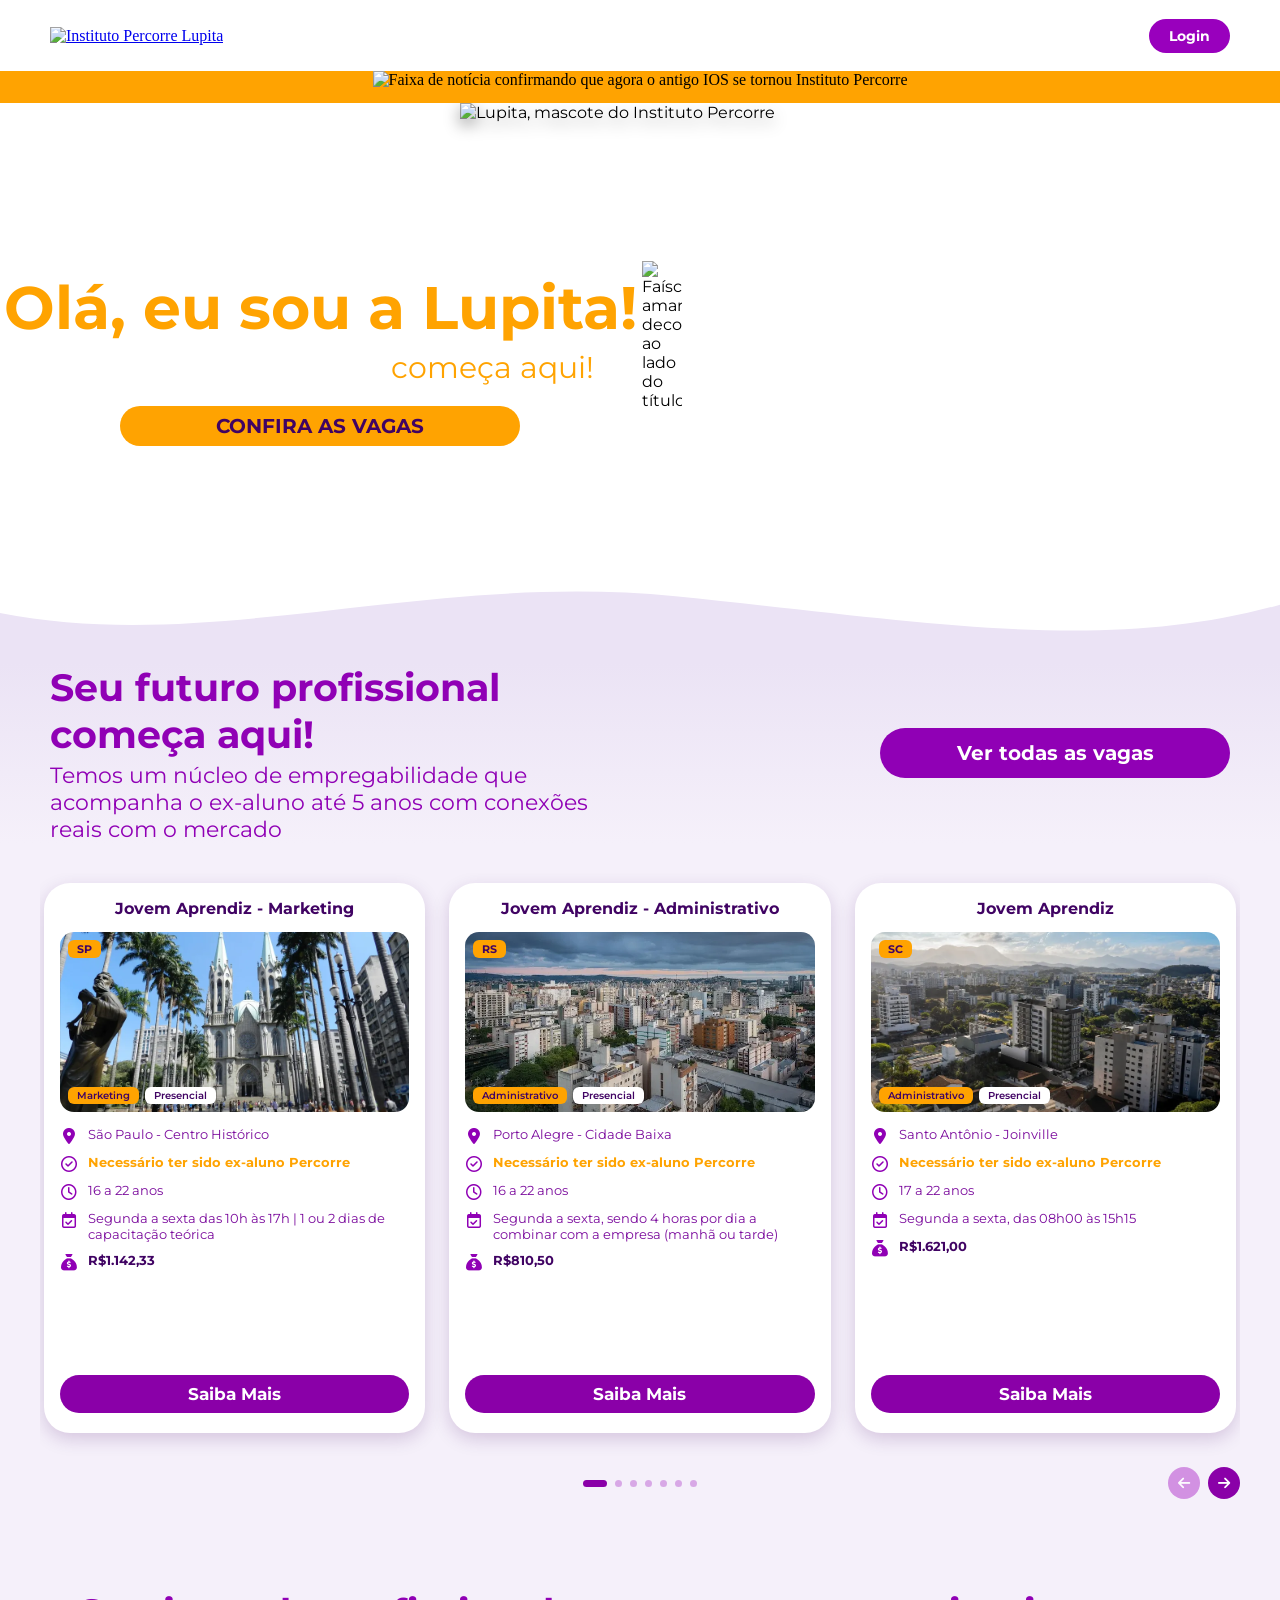
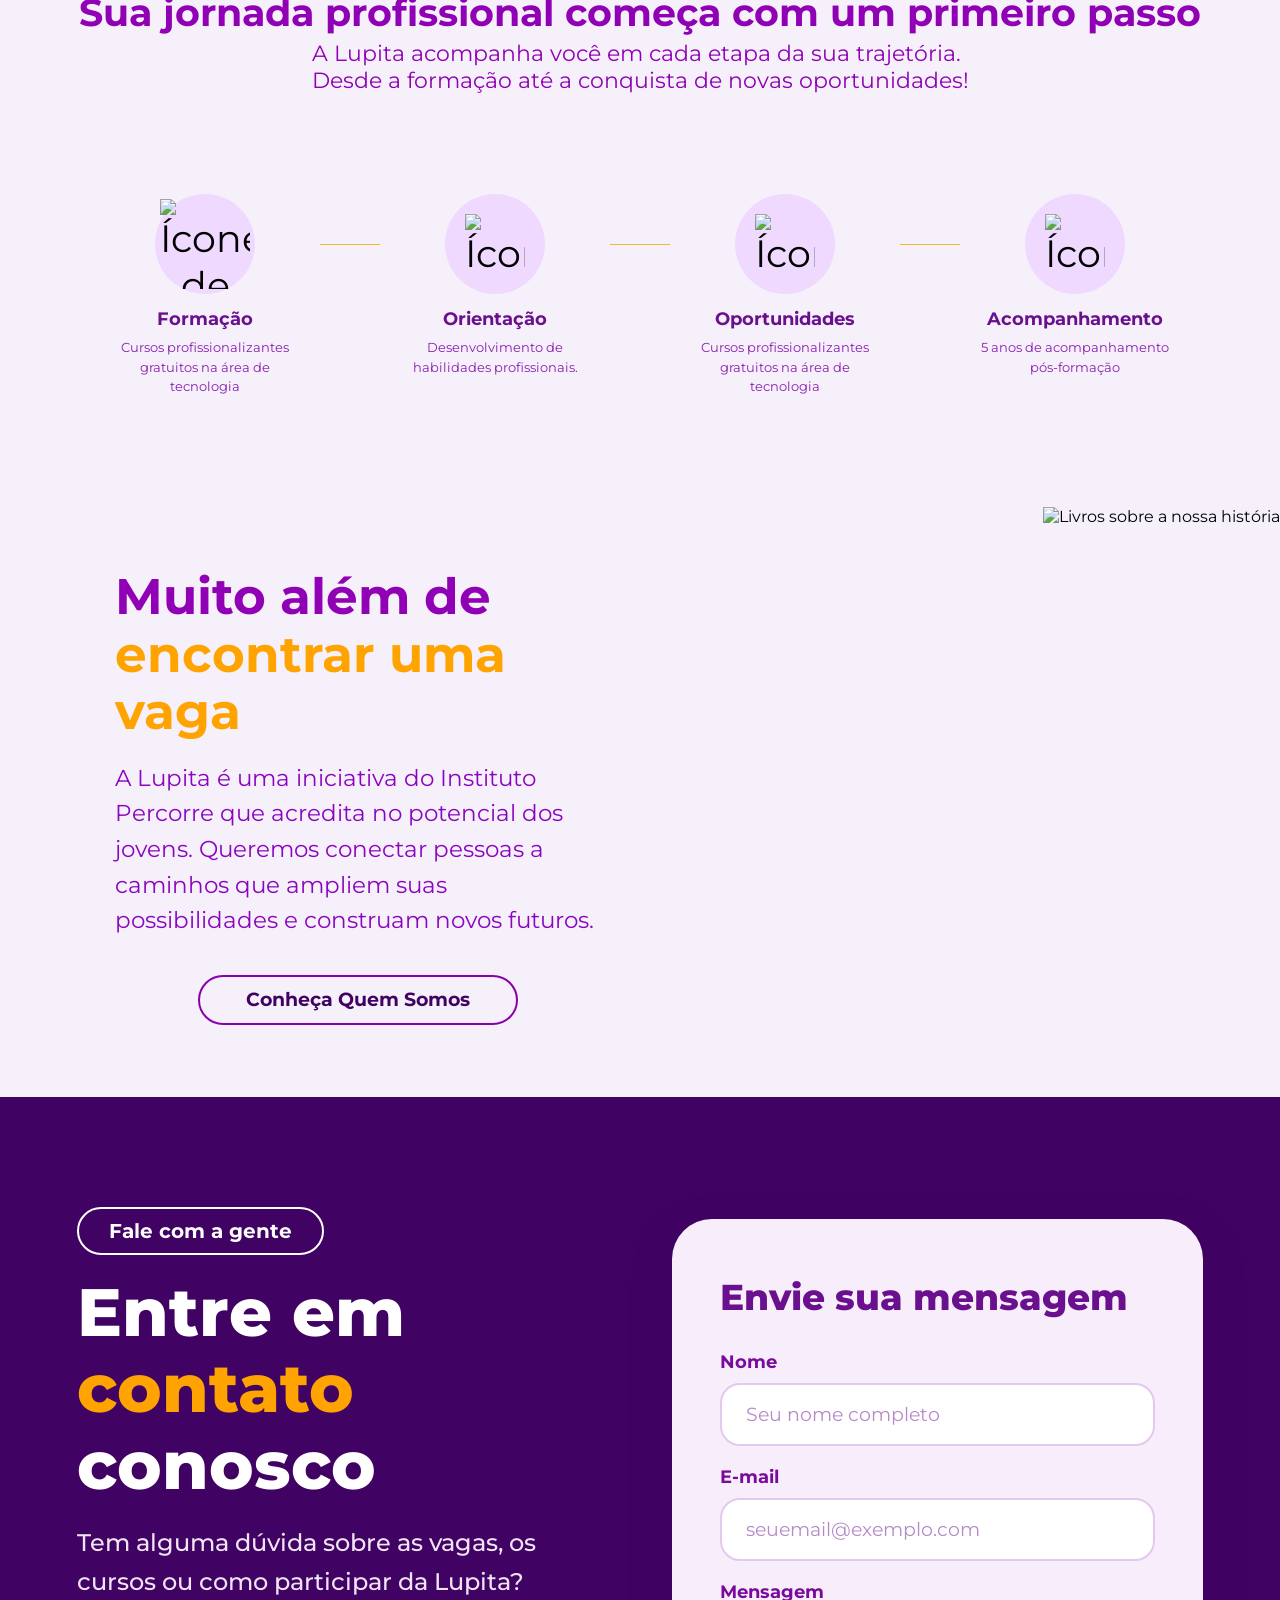
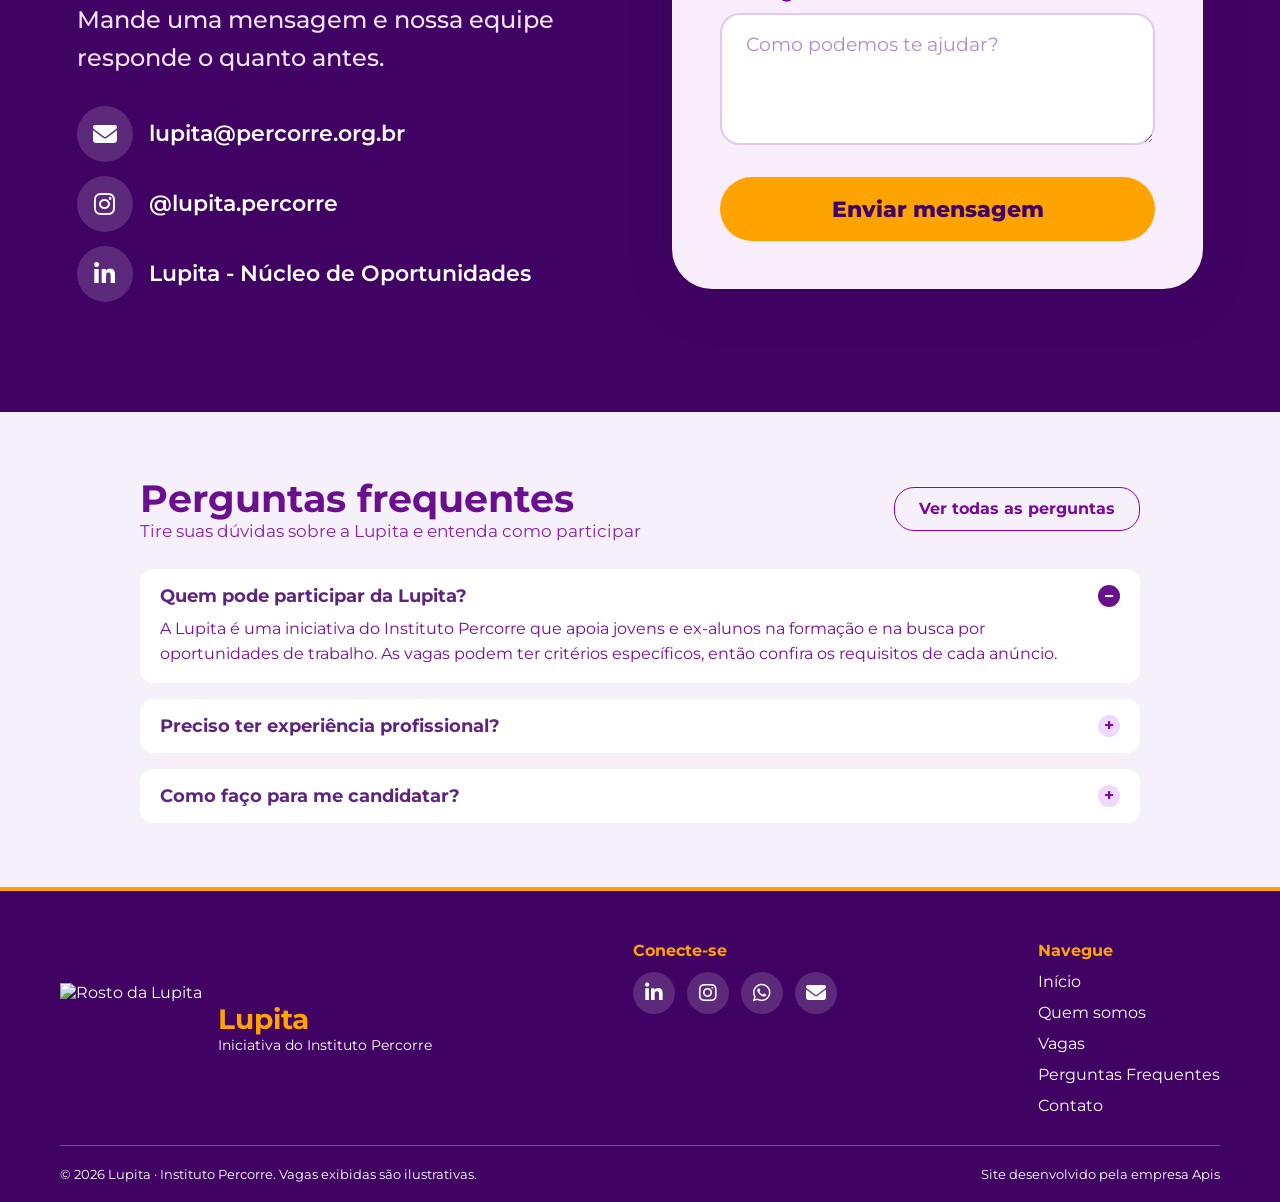
==== commit 350a45ac: "Projeto Finalizado" ====
--- a/index.html
+++ b/index.html
@@ -151,8 +151,60 @@
             </div>
         </section>
 
-        <section class="inicio-contato">
-            <h1>Entre em contato conosco</h1>
+        <section class="inicio-contato" aria-labelledby="titulo-contato">
+            <div class="contato-conteudo">
+                <div class="contato-info">
+                    <p class="contato-selo">Fale com a gente</p>
+                    <h2 class="contato-titulo" id="titulo-contato">
+                        Entre em <span class="contato-destaque">contato</span> conosco
+                    </h2>
+                    <p class="contato-texto">
+                        Tem alguma dúvida sobre as vagas, os cursos ou como participar da Lupita? Mande uma mensagem e
+                        nossa equipe responde o quanto antes.
+                    </p>
+
+                    <ul class="contato-lista">
+                        <li>
+                            <a href="mailto:lupita@percorre.org.br">
+                                <span class="contato-icone" aria-hidden="true"><i
+                                        class="fa-solid fa-envelope"></i></span>
+                                lupita@percorre.org.br
+                            </a>
+                        </li>
+                        <li>
+                            <a href="https://www.instagram.com/lupita.percorre/" target="_blank" rel="noopener">
+                                <span class="contato-icone" aria-hidden="true"><i
+                                        class="fa-brands fa-instagram"></i></span>
+                                @lupita.percorre
+                            </a>
+                        </li>
+                        <li>
+                            <a href="https://www.linkedin.com/in/lupita-n%C3%BAcleo-de-oportunidades-5b4b7938a/"
+                                target="_blank" rel="noopener">
+                                <span class="contato-icone" aria-hidden="true"><i
+                                        class="fa-brands fa-linkedin-in"></i></span>
+                                Lupita - Núcleo de Oportunidades
+                            </a>
+                        </li>
+                    </ul>
+                </div>
+
+                <form class="contato-form" id="contatoForm">
+                    <h3 class="contato-form-titulo">Envie sua mensagem</h3>
+
+                    <label for="contato-nome">Nome</label>
+                    <input type="text" id="contato-nome" name="nome" placeholder="Seu nome completo" required>
+
+                    <label for="contato-email">E-mail</label>
+                    <input type="email" id="contato-email" name="email" placeholder="seuemail@exemplo.com" required>
+
+                    <label for="contato-mensagem">Mensagem</label>
+                    <textarea id="contato-mensagem" name="mensagem" rows="4" placeholder="Como podemos te ajudar?"
+                        required></textarea>
+
+                    <button type="submit" class="contato-botao">Enviar mensagem</button>
+                </form>
+            </div>
         </section>
 
         <section class="inicio-perguntas" aria-labelledby="titulo-perguntas">
@@ -233,6 +285,20 @@
 
     <script src="./JS/main.js"></script>
 
+    <!-- Formulário de contato do index: abre o e-mail do visitante já preenchido -->
+    <script>
+        document.getElementById('contatoForm').addEventListener('submit', function (e) {
+            e.preventDefault();
+            var nome = document.getElementById('contato-nome').value;
+            var email = document.getElementById('contato-email').value;
+            var msg = document.getElementById('contato-mensagem').value;
+            var assunto = 'Contato pelo site da Lupita - ' + nome;
+            var corpo = msg + '\n\nNome: ' + nome + '\nE-mail: ' + email;
+            window.location.href = 'mailto:lupita@percorre.org.br?subject=' +
+                encodeURIComponent(assunto) + '&body=' + encodeURIComponent(corpo);
+        });
+    </script>
+
 </body>
 
 </html>
--- a/CSS/main.css
+++ b/CSS/main.css
@@ -595,9 +595,11 @@
     }
 }
 
+/* INICIO HISTORIA */
+
 .inicio-historia {
     width: 100%;
-    min-height: 460px;
+    min-height: 600px; /* era 460px */
     display: flex;
     align-items: center;
     justify-content: center;
@@ -626,7 +628,7 @@
 
 .inicio-historia-texto {
     width: 100%;
-    max-width: 680px;
+    max-width: 760px; /* era 680px */
     min-width: 0;
     box-sizing: border-box;
     display: flex;
@@ -636,9 +638,10 @@
 }
 
 .historia-titulo {
-    font-size: 40px;
+    font-size: 50px; /* era 40px */
+    line-height: 1.15;
     color: #9000b5;
-    margin-bottom: 16px;
+    margin-bottom: 20px;
 }
 
 .historia-titulo-destaque {
@@ -646,16 +649,16 @@
 }
 
 .historia-subtitulo {
-    font-size: 20px;
-    line-height: 1.5;
+    font-size: 23px; /* era 20px */
+    line-height: 1.55;
     color: #8b05bf;
-    margin-bottom: 30px;
+    margin-bottom: 36px;
 }
 
 .btn-historia {
     align-self: center;
-    width: 260px;
-    height: 40px;
+    width: 320px; /* era 260px */
+    height: 50px; /* era 40px */
     background-color: #f5f0fa;
     border: 2px solid #8901a9;
     color: #400363;
@@ -663,8 +666,8 @@
     justify-content: center;
     align-items: center;
     text-decoration: none;
-    border-radius: 20px;
-    font-size: 17px;
+    border-radius: 25px;
+    font-size: 19px; /* era 17px */
 }
 
 .btn-historia:hover {
@@ -675,7 +678,7 @@
 }
 
 #img-historia {
-    height: 460px;
+    height: 580px; /* era 460px */
     width: auto;
     max-width: 100%;
     object-fit: contain;
@@ -700,29 +703,228 @@
 
     #img-historia {
         height: auto;
-        max-height: 360px;
+        max-height: 420px;
     }
 
     .historia-titulo {
-        font-size: 30px;
+        font-size: 36px;
+    }
+
+    .historia-subtitulo {
+        font-size: 19px;
     }
 }
 
 /* INICIO CONTATO */
 
 .inicio-contato {
-    background-image: url(/img/background-main2.png);
+    /* caminho corrigido: o main.css está na pasta CSS/, então precisa de ../ */
+    background-image: url('../img/background-main2.png');
+    background-color: #400363;
     background-size: cover;
     background-position: center;
     width: 100%;
-    min-height: 420px;
-    position: relative;
+    min-height: 780px;
+    padding: 110px clamp(24px, 6vw, 100px);
     display: flex;
     align-items: center;
     justify-content: center;
-    flex-direction: row;
-    flex-wrap: wrap;
     color: white;
+}
+
+.contato-conteudo {
+    width: 100%;
+    max-width: 1280px;
+    display: grid;
+    grid-template-columns: 1fr 1fr;
+    align-items: center;
+    gap: 64px;
+}
+
+.contato-info {
+    display: flex;
+    flex-direction: column;
+    align-items: flex-start;
+    gap: 20px;
+}
+
+.contato-selo {
+    display: inline-flex;
+    align-items: center;
+    justify-content: center;
+    padding: 10px 30px;
+    border: 2px solid white;
+    border-radius: 999px;
+    color: white;
+    font-size: 20px;
+    font-weight: 700;
+}
+
+.contato-titulo {
+    font-size: clamp(38px, 5.2vw, 68px);
+    font-weight: 800;
+    line-height: 1.15;
+    color: white;
+}
+
+.contato-destaque {
+    color: #FFA301;
+}
+
+.contato-texto {
+    max-width: 600px;
+    font-size: 24px;
+    font-weight: 500;
+    line-height: 1.6;
+    color: #f0e4f4;
+}
+
+.contato-lista {
+    list-style: none;
+    display: flex;
+    flex-direction: column;
+    gap: 14px;
+    margin-top: 8px;
+}
+
+.contato-lista a {
+    display: inline-flex;
+    align-items: center;
+    gap: 16px;
+    color: white;
+    font-size: 22px;
+    font-weight: 600;
+    text-decoration: none;
+    transition: color 0.3s;
+}
+
+.contato-lista a:hover {
+    color: #FFA301;
+}
+
+.contato-icone {
+    width: 56px;
+    height: 56px;
+    flex: 0 0 56px;
+    display: grid;
+    place-items: center;
+    border-radius: 50%;
+    background-color: rgba(255, 255, 255, 0.15);
+    font-size: 24px;
+    transition: background-color 0.3s, color 0.3s;
+}
+
+.contato-lista a:hover .contato-icone {
+    background-color: #FFA301;
+    color: #400363;
+}
+
+/* card do formulário */
+.contato-form {
+    display: flex;
+    flex-direction: column;
+    gap: 10px;
+    padding: 56px 48px 48px;
+    border-radius: 40px;
+    background-color: #f7edfb;
+    box-shadow: 0 16px 40px rgba(64, 3, 99, 0.3);
+}
+
+.contato-form-titulo {
+    margin-bottom: 12px;
+    font-size: 36px;
+    font-weight: 800;
+    color: #6a0f8e;
+}
+
+.contato-form label {
+    margin-top: 10px;
+    font-size: 18px;
+    font-weight: 700;
+    color: #7a0a9c;
+}
+
+.contato-form input,
+.contato-form textarea {
+    width: 100%;
+    padding: 18px 24px;
+    border: 2px solid #e3c9ee;
+    border-radius: 20px;
+    background-color: white;
+    color: #400363;
+    font-family: "Montserrat", sans-serif;
+    font-size: 19px;
+    resize: vertical;
+}
+
+.contato-form input::placeholder,
+.contato-form textarea::placeholder {
+    color: #b58bc7;
+}
+
+.contato-form input:focus,
+.contato-form textarea:focus {
+    outline: none;
+    border-color: #FFA301;
+}
+
+.contato-botao {
+    min-height: 64px;
+    margin-top: 22px;
+    border: none;
+    border-radius: 35px;
+    background-color: #FFA301;
+    color: #400363;
+    font-family: "Montserrat", sans-serif;
+    font-size: 22px;
+    font-weight: 800;
+    cursor: pointer;
+    transition: background-color 0.3s, transform 0.3s;
+}
+
+.contato-botao:hover {
+    background-color: #e69200;
+    transform: translateY(-3px);
+}
+
+.contato-botao:focus-visible {
+    outline: 3px solid #400363;
+    outline-offset: 3px;
+}
+
+@media (max-width: 900px) {
+    .inicio-contato {
+        min-height: auto;
+        padding: 64px 24px;
+    }
+
+    .contato-conteudo {
+        grid-template-columns: 1fr;
+        gap: 40px;
+    }
+}
+
+@media (max-width: 600px) {
+    .inicio-contato {
+        padding: 48px 16px;
+    }
+
+    .contato-texto {
+        font-size: 19px;
+    }
+
+    .contato-lista a {
+        font-size: 18px;
+    }
+
+    .contato-form {
+        padding: 36px 22px 30px;
+        border-radius: 28px;
+    }
+
+    .contato-form-titulo {
+        font-size: 28px;
+    }
 }
 
 /* INICIO PERGUNTA */
@@ -1092,16 +1294,6 @@
         padding: 56px 8px;
     }
 
-    .inicio-contato {
-        min-height: 320px;
-        padding: 40px 20px;
-        text-align: center;
-    }
-
-    .inicio-contato h1 {
-        font-size: clamp(28px, 6vw, 42px);
-    }
-
     .footer {
         padding: 40px 24px 0;
     }
@@ -1204,7 +1396,7 @@
     }
 
     .historia-titulo {
-        font-size: clamp(28px, 8vw, 36px);
+        font-size: clamp(30px, 8vw, 38px);
     }
 
     .historia-subtitulo {
@@ -1216,7 +1408,7 @@
     }
 
     #img-historia {
-        max-height: 280px;
+        max-height: 320px;
     }
 
     .footer {
